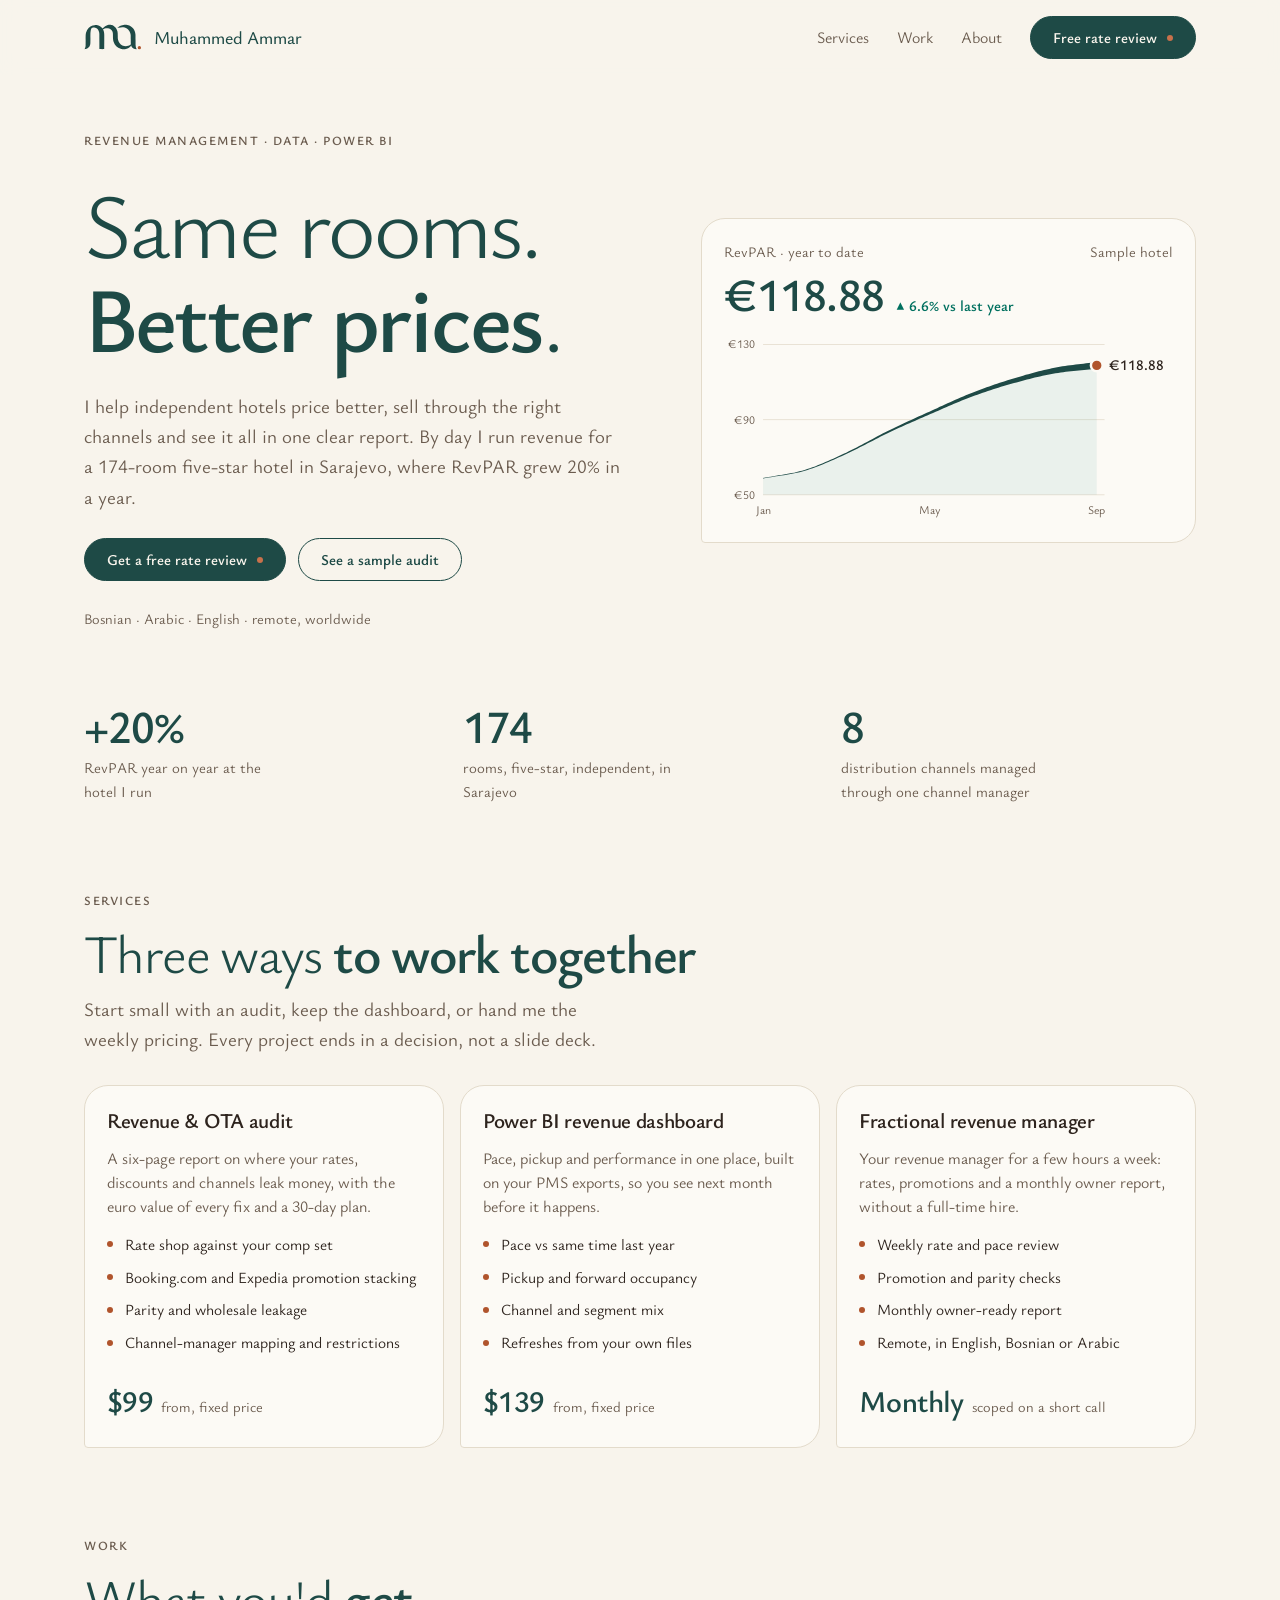
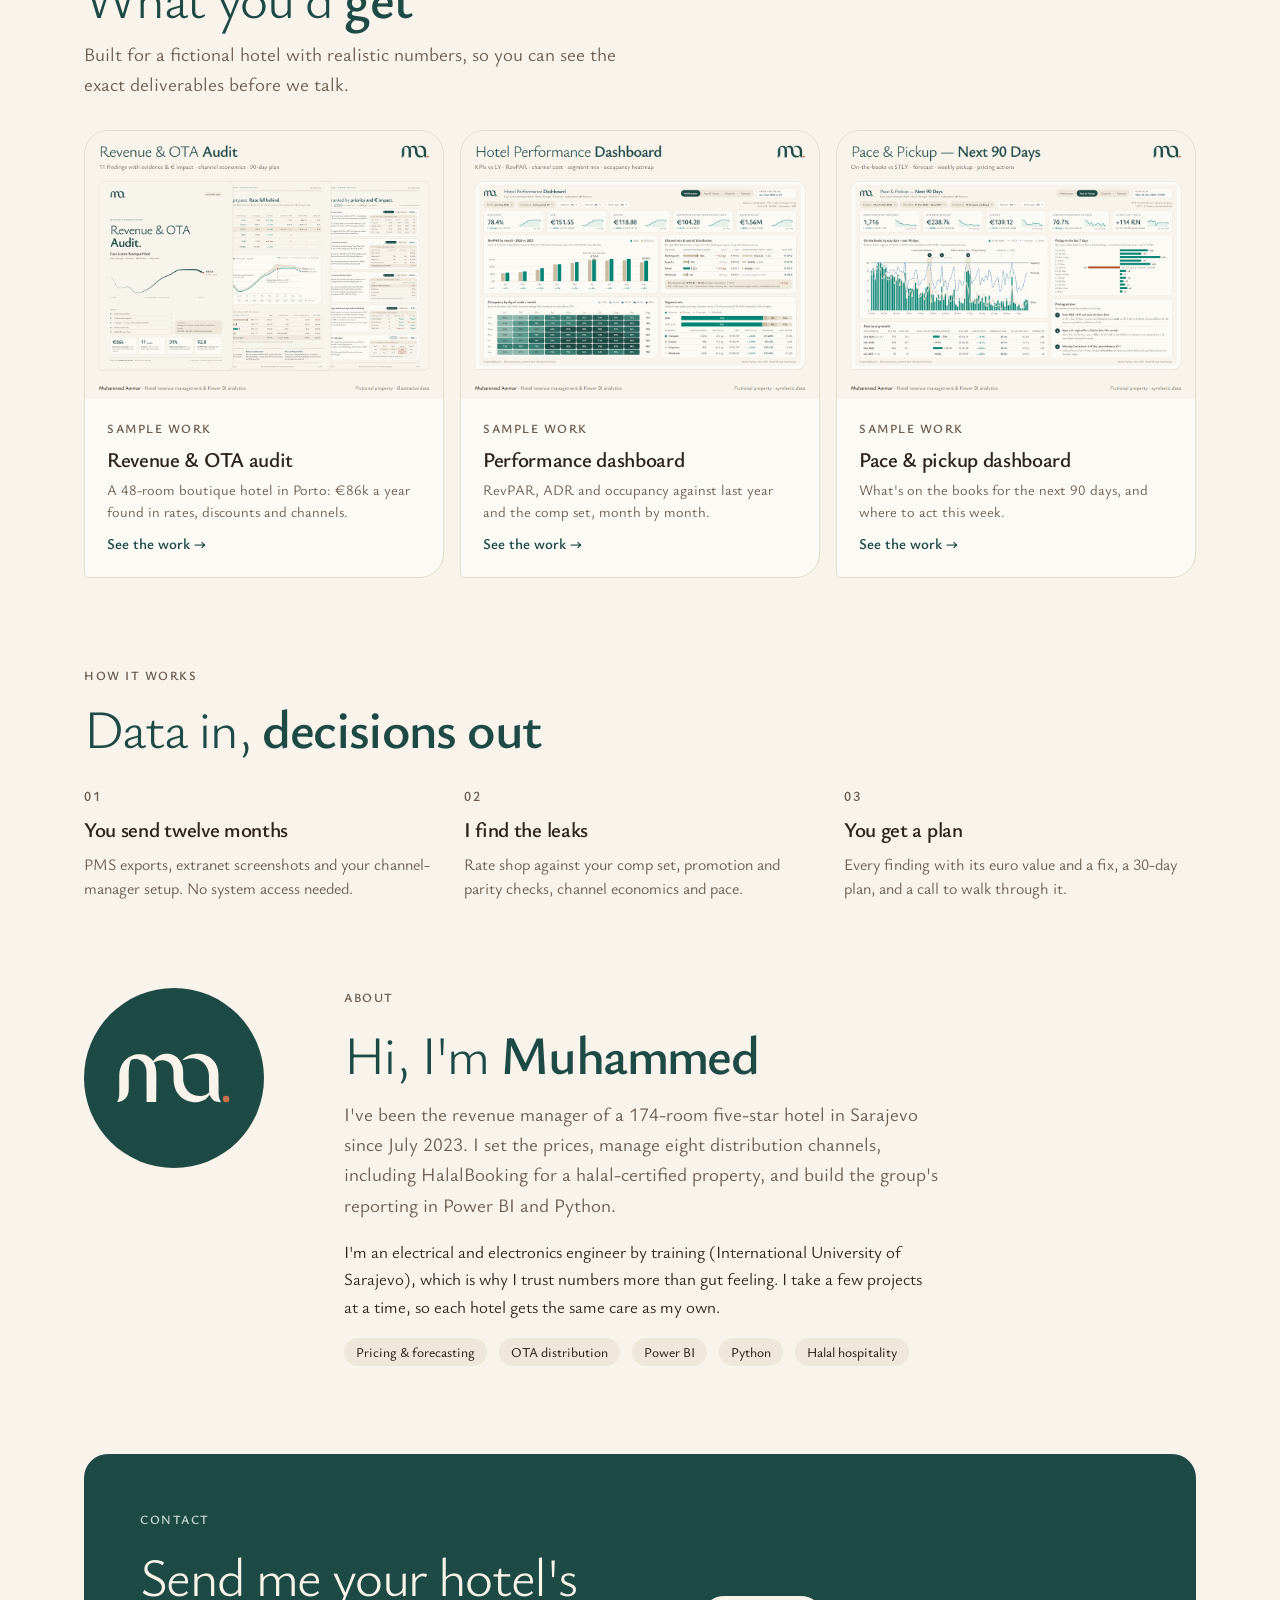
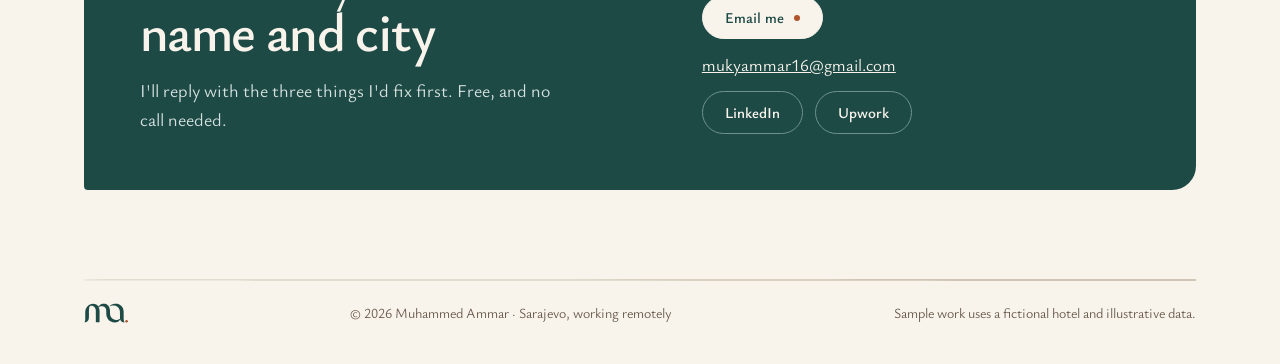
==== index.html @ 144fa8fe "Personal website: home, revenue & OTA audit case study, dashboards case study" ====
<!doctype html>
<html lang="en">
<head>
<meta charset="utf-8">
<meta name="viewport" content="width=device-width, initial-scale=1">
<title>Muhammed Ammar · Hotel revenue management & data</title>
<meta name="description" content="Revenue management, OTA distribution and Power BI reporting for independent hotels, from a revenue manager who runs a 174-room five-star hotel.">
<meta name="theme-color" content="#F8F4EC">
<meta property="og:title" content="Muhammed Ammar · Hotel revenue management & data">
<meta property="og:description" content="Revenue management, OTA distribution and Power BI reporting for independent hotels, from a revenue manager who runs a 174-room five-star hotel.">
<meta property="og:type" content="website">
<meta property="og:url" content="https://mukymouse.github.io/">
<meta property="og:image" content="https://mukymouse.github.io/assets/og.png">
<meta name="twitter:card" content="summary_large_image">
<link rel="icon" href="assets/favicon.svg" type="image/svg+xml">
<link rel="icon" href="assets/favicon-32.png" sizes="32x32" type="image/png">
<link rel="apple-touch-icon" href="assets/apple-touch-icon.png">
<link rel="preconnect" href="https://fonts.googleapis.com"><link rel="preconnect" href="https://fonts.gstatic.com" crossorigin><link rel="stylesheet" href="https://fonts.googleapis.com/css2?family=Ysabeau+Office:ital,wght@0,300;0,400;0,500;0,600;0,700;1,400&display=swap">
<link rel="stylesheet" href="assets/site.css">
</head>
<body>
<header class="top"><div class="wrap">
  <a class="brand" href="index.html" aria-label="Muhammed Ammar, home"><svg viewBox="820 560 2740 1230" role="img" aria-label="ma. mark"><path d="M2671.0,1755.3 C2653.1,1754.5 2607.3,1748.1 2593.5,1744.5 C2590.8,1743.8 2585.3,1742.4 2581.5,1741.5 C2577.7,1740.5 2572.2,1739.2 2569.5,1738.4 C2566.8,1737.6 2560.7,1735.9 2556.0,1734.6 C2396.3,1689.3 2268.3,1563.4 2220.0,1404.0 C2215.3,1388.5 2214.9,1387.1 2210.1,1368.5 C2209.2,1364.8 2207.0,1353.9 2203.5,1336.0 C2200.8,1321.6 2197.8,1301.7 2195.4,1281.5 C2191.3,1247.0 2190.9,1234.8 2190.0,1140.5 C2189.2,1042.0 2188.5,1026.6 2183.5,989.5 C2181.6,975.3 2176.6,952.4 2172.9,940.3 C2171.2,934.9 2169.5,929.1 2169.0,927.5 C2168.6,925.9 2167.2,922.0 2166.0,919.0 C2164.8,916.0 2163.5,912.4 2163.1,911.0 C2142.6,847.1 2077.7,788.1 2007.5,769.7 C2004.2,768.9 1999.7,767.7 1997.5,767.1 C1960.3,757.4 1908.6,756.5 1862.0,764.7 C1835.9,769.3 1830.4,770.4 1817.5,774.0 C1813.1,775.2 1808.2,776.6 1806.5,777.0 C1790.7,781.1 1751.5,796.7 1729.8,807.6 C1721.0,812.0 1720.8,814.1 1728.0,830.1 C1735.4,846.4 1745.6,872.6 1750.1,886.5 C1751.1,889.8 1752.5,894.1 1753.2,896.0 C1753.8,897.9 1754.6,900.9 1755.0,902.5 C1755.4,904.1 1756.8,909.1 1758.0,913.5 C1760.6,922.7 1761.9,928.8 1766.1,949.5 C1774.1,988.9 1777.5,1022.4 1778.9,1073.5 C1780.4,1127.9 1779.4,1747.1 1777.8,1748.1 C1775.6,1749.5 1549.6,1749.2 1548.2,1747.8 C1547.3,1746.9 1547.0,1667.7 1547.0,1397.4 C1547.0,1175.0 1546.6,1042.6 1546.0,1032.8 C1544.8,1013.9 1542.3,988.2 1541.0,981.5 C1540.5,978.8 1539.8,974.2 1539.5,971.5 C1539.2,968.8 1538.3,963.6 1537.5,960.0 C1536.8,956.4 1535.4,949.9 1534.5,945.5 C1532.9,937.9 1532.1,935.0 1528.4,922.0 C1500.9,827.8 1437.0,758.9 1357.5,738.0 C1355.8,737.6 1350.2,736.1 1345.0,734.7 C1306.1,724.5 1257.6,724.4 1221.0,734.4 C1218.0,735.2 1213.7,736.4 1211.5,737.0 C1196.4,741.2 1183.8,748.7 1177.1,757.6 C1166.6,771.4 1150.5,810.7 1145.7,834.0 C1145.4,835.4 1144.5,839.6 1143.6,843.5 C1138.3,866.3 1132.6,903.6 1129.6,934.5 C1127.4,957.2 1125.2,985.2 1124.4,1001.0 C1124.0,1008.4 1123.8,1110.8 1123.9,1228.5 C1124.1,1443.9 1123.9,1456.4 1120.5,1485.5 C1117.2,1512.7 1115.7,1520.2 1107.0,1553.5 C1082.4,1647.1 1001.8,1722.3 902.5,1744.3 C898.6,1745.1 893.2,1746.3 890.5,1746.9 C881.2,1748.9 859.2,1752.0 854.1,1752.0 C847.9,1752.0 847.2,1748.9 851.7,1741.8 C864.8,1720.9 879.5,1681.9 886.5,1649.0 C887.4,1644.9 888.5,1639.7 889.0,1637.4 C890.8,1629.7 893.9,1604.5 895.0,1589.0 C895.6,1580.5 896.3,1572.2 896.6,1570.5 C896.9,1568.8 897.6,1459.7 898.0,1328.0 C898.8,1096.6 899.1,1076.5 902.0,1056.2 C907.5,1017.6 910.5,1000.5 915.6,979.0 C918.2,968.2 918.6,966.8 924.0,949.0 C970.2,796.9 1080.8,682.3 1227.5,634.6 C1233.7,632.5 1242.5,630.1 1260.0,625.4 C1272.7,622.1 1299.7,617.4 1325.0,614.1 C1365.4,608.8 1419.2,610.4 1457.0,618.1 C1462.8,619.2 1469.5,620.6 1472.0,621.0 C1506.1,627.1 1561.9,650.7 1596.0,673.4 C1631.8,697.1 1681.0,744.9 1694.9,769.2 C1697.9,774.4 1703.9,773.2 1708.6,766.8 C1760.5,694.0 1841.2,637.4 1925.0,614.8 C1932.9,612.7 1934.1,612.4 1948.5,609.2 C2001.9,597.3 2063.1,597.3 2116.5,609.2 C2121.4,610.3 2127.3,611.6 2129.5,612.0 C2152.3,616.8 2200.2,637.0 2227.1,653.2 C2307.1,701.4 2370.7,791.1 2397.0,892.5 C2397.4,894.1 2398.9,899.8 2400.3,905.0 C2403.0,915.6 2405.2,926.0 2407.5,939.8 C2408.3,944.8 2409.7,952.9 2410.5,957.8 C2411.9,966.4 2413.9,982.6 2416.2,1005.0 C2416.9,1012.5 2417.6,1051.4 2418.0,1116.5 C2418.7,1218.0 2419.2,1229.9 2423.0,1253.7 C2423.6,1257.4 2424.8,1264.5 2425.6,1269.5 C2427.7,1282.7 2429.9,1293.3 2432.7,1304.0 C2434.1,1309.2 2435.6,1315.3 2436.1,1317.5 C2437.8,1324.8 2444.3,1345.3 2448.0,1355.0 C2449.2,1358.0 2450.5,1361.6 2451.0,1363.0 C2457.0,1381.6 2485.0,1433.6 2499.9,1454.0 C2593.6,1582.6 2755.3,1637.4 2909.5,1592.9 C2913.3,1591.8 2917.8,1590.5 2919.5,1590.1 C2933.4,1586.3 2964.8,1572.2 2981.3,1562.4 C3000.3,1551.0 3025.0,1532.9 3032.4,1525.0 L3037.3,1519.8 L3036.6,1506.1 C3036.2,1498.6 3035.4,1487.3 3034.9,1481.0 C3034.2,1474.0 3033.5,1403.6 3033.0,1301.5 C3032.1,1126.8 3031.9,1119.8 3027.5,1080.6 C3024.5,1053.4 3019.5,1027.3 3013.6,1007.0 C3006.7,983.7 3005.3,979.7 2997.2,960.0 C2971.1,897.0 2942.0,854.8 2894.7,810.9 C2836.5,756.9 2773.4,726.9 2688.7,713.0 C2621.9,702.1 2543.8,710.3 2469.0,736.2 C2462.7,738.3 2453.4,741.5 2448.5,743.2 C2443.6,744.8 2432.3,749.1 2423.4,752.6 C2404.3,760.2 2401.0,760.6 2401.0,755.6 C2401.0,738.7 2469.0,683.6 2523.5,656.2 C2556.1,639.9 2607.1,621.9 2642.0,614.4 C2663.9,609.6 2662.2,610.0 2688.5,606.0 C2744.5,597.6 2819.1,599.8 2873.7,611.5 C2942.2,626.1 2992.8,646.2 3042.0,678.5 C3126.0,733.5 3189.7,812.2 3220.1,898.5 C3221.6,902.9 3223.8,908.9 3224.9,911.8 C3229.5,924.1 3237.1,951.8 3241.3,971.5 C3243.8,982.9 3245.4,991.7 3250.0,1019.0 C3251.3,1026.3 3254.6,1056.3 3256.0,1072.5 C3258.7,1104.6 3259.2,1138.5 3260.0,1337.0 C3260.5,1452.2 3261.1,1548.3 3261.4,1550.5 C3261.7,1552.7 3262.4,1561.9 3263.0,1571.0 C3265.3,1605.1 3269.2,1632.9 3275.0,1657.0 C3278.6,1672.0 3279.2,1673.9 3287.7,1697.4 C3289.8,1703.3 3298.0,1721.0 3301.0,1726.0 C3302.5,1728.5 3306.0,1734.2 3308.8,1738.7 C3312.5,1744.6 3314.0,1748.0 3314.0,1750.5 L3314.0,1754.0 L3301.2,1754.0 C3192.4,1753.9 3113.8,1713.2 3076.1,1637.5 C3069.4,1623.9 3069.1,1623.2 3060.8,1598.8 L3054.7,1581.0 L3050.6,1581.0 L3046.5,1581.0 L3034.0,1597.3 C3015.5,1621.3 2999.9,1638.0 2976.0,1659.6 C2951.9,1681.3 2912.3,1706.1 2876.1,1722.0 C2859.9,1729.1 2824.6,1740.3 2805.0,1744.5 C2788.0,1748.2 2784.0,1748.9 2772.5,1750.5 C2765.9,1751.3 2757.4,1752.5 2753.5,1753.1 C2737.2,1755.4 2698.0,1756.5 2671.0,1755.3 Z" fill="#1E4A46"/><circle cx="3440" cy="1678" r="78" fill="#B0542C"/></svg><span>Muhammed Ammar</span></a>
  <nav><a href="index.html#services">Services</a><a href="index.html#work">Work</a><a href="index.html#about">About</a><a class="btn" href="index.html#contact">Free rate review</a></nav>
</div></header>
<main class="wrap">

<section class="hero" style="padding-top:56px">
  <div class="copy">
    <span class="t-label">Revenue management · Data · Power BI</span>
    <h1 class="t-display">Same rooms. <b>Better prices</b>.</h1>
    <p class="lead">I help independent hotels price better, sell through the right channels and see it all in one clear report. By day I run revenue for a 174-room five-star hotel in Sarajevo, where RevPAR grew 20% in a year.</p>
    <div class="row"><a class="btn" href="mailto:mukyammar16@gmail.com?subject=Free%20rate%20review">Get a free rate review</a><a class="btn o" href="work/revenue-ota-audit.html">See a sample audit</a></div>
    <span class="lang">Bosnian · Arabic · English · remote, worldwide</span>
  </div>
  <div class="card" style="gap:8px">
    <div class="row cap" style="justify-content:space-between"><span>RevPAR · year to date</span><span>Sample hotel</span></div>
    <div class="row" style="align-items:baseline"><span class="big">€118.88</span><span class="delta">▲ 6.6% vs last year</span></div>
    <svg viewBox="0 0 460 200" role="img" aria-label="Sample hotel: RevPAR year to date rising from €58.80 in January to €118.88 in September"><line x1="40" x2="390" y1="174.0" y2="174.0" stroke="#E9E2D4"/><text x="32" y="178.0" class="tk" text-anchor="end">€50</text><line x1="40" x2="390" y1="97.0" y2="97.0" stroke="#E9E2D4"/><text x="32" y="101.0" class="tk" text-anchor="end">€90</text><line x1="40" x2="390" y1="20.0" y2="20.0" stroke="#E9E2D4"/><text x="32" y="24.0" class="tk" text-anchor="end">€130</text><text x="40.0" y="194" class="tk" text-anchor="middle">Jan</text><text x="211.0" y="194" class="tk" text-anchor="middle">May</text><text x="382.0" y="194" class="tk" text-anchor="middle">Sep</text><path d="M40.0,157.1 C54.2,154.3 68.5,153.2 82.8,148.9 C97.0,144.6 111.2,137.9 125.5,131.4 C139.8,124.8 154.0,116.4 168.2,109.5 C182.5,102.6 196.8,96.4 211.0,90.1 C225.2,83.7 239.5,77.1 253.8,71.6 C268.0,66.2 282.2,61.5 296.5,57.3 C310.8,53.2 325.0,49.3 339.2,46.7 C353.5,44.0 367.8,43.2 382.0,41.4 L382.0,174.0 L40.0,174.0 Z" fill="#008574" opacity=".07"/><path d="M40.1,157.4 L42.7,156.9 L45.4,156.4 L48.1,156.0 L50.7,155.6 L53.4,155.1 L56.1,154.7 L58.8,154.3 L61.4,153.9 L64.1,153.5 L66.8,153.0 L69.5,152.5 L72.1,152.0 L74.8,151.4 L77.5,150.8 L80.2,150.1 L82.9,149.3 L85.6,148.5 L88.2,147.6 L90.9,146.7 L93.6,145.7 L96.3,144.7 L99.0,143.7 L101.6,142.6 L104.3,141.5 L107.0,140.4 L109.7,139.2 L112.4,138.0 L115.1,136.8 L117.7,135.6 L120.4,134.4 L123.1,133.2 L125.8,132.0 L128.5,130.7 L131.1,129.4 L133.8,128.1 L136.5,126.8 L139.2,125.4 L141.9,124.1 L144.6,122.7 L147.2,121.3 L149.9,119.9 L152.6,118.5 L155.3,117.1 L158.0,115.7 L160.6,114.3 L163.3,113.0 L166.0,111.7 L168.7,110.4 L171.3,109.1 L174.0,107.9 L176.7,106.6 L179.4,105.4 L182.1,104.2 L184.7,103.0 L187.4,101.8 L190.1,100.6 L192.8,99.4 L195.5,98.3 L198.1,97.1 L200.8,95.9 L203.5,94.8 L206.2,93.6 L208.9,92.5 L211.5,91.3 L214.2,90.1 L216.9,89.0 L219.6,87.8 L222.3,86.6 L225.0,85.4 L227.6,84.3 L230.3,83.1 L233.0,82.0 L235.7,80.8 L238.4,79.7 L241.0,78.6 L243.7,77.5 L246.4,76.4 L249.1,75.3 L251.7,74.3 L254.4,73.3 L257.1,72.3 L259.7,71.4 L262.4,70.4 L265.1,69.5 L267.8,68.6 L270.4,67.7 L273.1,66.8 L275.8,65.9 L278.4,65.1 L281.1,64.2 L283.8,63.4 L286.5,62.6 L289.1,61.8 L291.8,61.1 L294.5,60.3 L297.2,59.5 L299.8,58.8 L302.5,58.1 L305.2,57.3 L307.8,56.6 L310.5,55.9 L313.2,55.3 L315.8,54.6 L318.5,53.9 L321.2,53.3 L323.8,52.7 L326.5,52.1 L329.2,51.5 L331.8,51.0 L334.5,50.5 L337.1,50.0 L339.8,49.5 L342.4,49.1 L345.1,48.7 L347.7,48.3 L350.3,48.0 L353.0,47.7 L355.6,47.4 L358.3,47.1 L361.0,46.9 L363.6,46.6 L366.3,46.4 L369.0,46.2 L371.7,45.9 L374.3,45.7 L377.0,45.4 L379.7,45.2 L382.4,44.9 L381.6,37.9 L378.9,38.3 L376.3,38.6 L373.6,39.0 L371.0,39.3 L368.3,39.6 L365.6,39.9 L363.0,40.2 L360.3,40.5 L357.6,40.9 L354.9,41.2 L352.2,41.6 L349.5,42.0 L346.8,42.4 L344.1,42.8 L341.4,43.3 L338.7,43.8 L336.0,44.4 L333.3,45.0 L330.7,45.6 L328.0,46.2 L325.3,46.8 L322.6,47.5 L319.9,48.2 L317.2,48.9 L314.6,49.6 L311.9,50.4 L309.2,51.1 L306.5,51.9 L303.9,52.7 L301.2,53.5 L298.5,54.3 L295.8,55.1 L293.2,55.9 L290.5,56.7 L287.8,57.6 L285.2,58.4 L282.5,59.3 L279.8,60.2 L277.1,61.1 L274.5,62.0 L271.8,63.0 L269.1,63.9 L266.5,64.9 L263.8,65.8 L261.1,66.8 L258.4,67.9 L255.8,68.9 L253.1,69.9 L250.4,71.0 L247.8,72.1 L245.1,73.2 L242.4,74.4 L239.7,75.5 L237.1,76.7 L234.4,77.9 L231.7,79.1 L229.1,80.3 L226.4,81.5 L223.8,82.7 L221.1,83.9 L218.4,85.2 L215.8,86.4 L213.1,87.6 L210.5,88.8 L207.8,90.0 L205.1,91.2 L202.5,92.4 L199.8,93.6 L197.1,94.9 L194.5,96.1 L191.8,97.3 L189.2,98.5 L186.5,99.7 L183.8,101.0 L181.2,102.2 L178.5,103.5 L175.8,104.8 L173.2,106.0 L170.5,107.3 L167.8,108.6 L165.2,110.0 L162.5,111.3 L159.8,112.7 L157.2,114.1 L154.5,115.5 L151.8,117.0 L149.2,118.4 L146.5,119.8 L143.8,121.3 L141.2,122.7 L138.5,124.1 L135.9,125.5 L133.2,126.9 L130.5,128.2 L127.9,129.5 L125.2,130.8 L122.6,132.0 L119.9,133.3 L117.2,134.5 L114.6,135.8 L111.9,137.0 L109.2,138.2 L106.6,139.4 L103.9,140.5 L101.3,141.7 L98.6,142.8 L95.9,143.8 L93.3,144.9 L90.6,145.9 L88.0,146.8 L85.3,147.7 L82.6,148.5 L80.0,149.3 L77.3,150.0 L74.6,150.7 L72.0,151.3 L69.3,151.8 L66.7,152.3 L64.0,152.8 L61.3,153.3 L58.7,153.7 L56.0,154.1 L53.3,154.5 L50.6,154.9 L48.0,155.4 L45.3,155.8 L42.6,156.3 L39.9,156.8 Z" fill="#1E4A46"/><circle cx="382.0" cy="41.4" r="6" fill="#B0542C" stroke="#FCFAF5" stroke-width="2.5"/><text x="395.0" y="46.4" class="lab" style="font-size:15px">€118.88</text></svg>
  </div>
</section>
<div class="proof">
  <div><b>+20%</b><span>RevPAR year on year at the hotel I run</span></div>
  <div><b>174</b><span>rooms, five-star, independent, in Sarajevo</span></div>
  <div><b>8</b><span>distribution channels managed through one channel manager</span></div>
</div>

<section id="services">
  <div class="head"><span class="t-label">Services</span><h2 class="t-display">Three ways <b>to work together</b></h2><p class="lead">Start small with an audit, keep the dashboard, or hand me the weekly pricing. Every project ends in a decision, not a slide deck.</p></div>
  <div class="grid3"><div class="card svc"><h3 class="t-head">Revenue &amp; OTA audit</h3><p class="cap" style="font-size:16px">A six-page report on where your rates, discounts and channels leak money, with the euro value of every fix and a 30-day plan.</p><ul class="pts" style="font-size:15.5px"><li>Rate shop against your comp set</li><li>Booking.com and Expedia promotion stacking</li><li>Parity and wholesale leakage</li><li>Channel-manager mapping and restrictions</li></ul><div class="price"><b>$99</b><span>from, fixed price</span></div></div><div class="card svc"><h3 class="t-head">Power BI revenue dashboard</h3><p class="cap" style="font-size:16px">Pace, pickup and performance in one place, built on your PMS exports, so you see next month before it happens.</p><ul class="pts" style="font-size:15.5px"><li>Pace vs same time last year</li><li>Pickup and forward occupancy</li><li>Channel and segment mix</li><li>Refreshes from your own files</li></ul><div class="price"><b>$139</b><span>from, fixed price</span></div></div><div class="card svc"><h3 class="t-head">Fractional revenue manager</h3><p class="cap" style="font-size:16px">Your revenue manager for a few hours a week: rates, promotions and a monthly owner report, without a full-time hire.</p><ul class="pts" style="font-size:15.5px"><li>Weekly rate and pace review</li><li>Promotion and parity checks</li><li>Monthly owner-ready report</li><li>Remote, in English, Bosnian or Arabic</li></ul><div class="price"><b>Monthly</b><span>scoped on a short call</span></div></div></div>
</section>

<section id="work" class="work">
  <div class="head"><span class="t-label">Work</span><h2 class="t-display">What you'd <b>get</b></h2><p class="lead">Built for a fictional hotel with realistic numbers, so you can see the exact deliverables before we talk.</p></div>
  <div class="grid3"><a class="card" href="work/revenue-ota-audit.html"><div class="shot"><img src="assets/work/thumb_audit.png" alt="Revenue &amp; OTA audit preview" loading="lazy" width="1000" height="750"></div><div class="body"><span class="t-label">Sample work</span><h3 class="t-head">Revenue &amp; OTA audit</h3><p class="cap">A 48-room boutique hotel in Porto: €86k a year found in rates, discounts and channels.</p><span class="more">See the work →</span></div></a><a class="card" href="work/dashboards.html"><div class="shot"><img src="assets/work/thumb_performance.png" alt="Performance dashboard preview" loading="lazy" width="1000" height="750"></div><div class="body"><span class="t-label">Sample work</span><h3 class="t-head">Performance dashboard</h3><p class="cap">RevPAR, ADR and occupancy against last year and the comp set, month by month.</p><span class="more">See the work →</span></div></a><a class="card" href="work/dashboards.html#pace"><div class="shot"><img src="assets/work/thumb_pace.png" alt="Pace &amp; pickup dashboard preview" loading="lazy" width="1000" height="750"></div><div class="body"><span class="t-label">Sample work</span><h3 class="t-head">Pace &amp; pickup dashboard</h3><p class="cap">What's on the books for the next 90 days, and where to act this week.</p><span class="more">See the work →</span></div></a></div>
</section>

<section>
  <div class="head"><span class="t-label">How it works</span><h2 class="t-display">Data in, <b>decisions out</b></h2></div>
  <div class="steps">
    <div><h3 class="t-head">You send twelve months</h3><p class="cap" style="font-size:16px">PMS exports, extranet screenshots and your channel-manager setup. No system access needed.</p></div>
    <div><h3 class="t-head">I find the leaks</h3><p class="cap" style="font-size:16px">Rate shop against your comp set, promotion and parity checks, channel economics and pace.</p></div>
    <div><h3 class="t-head">You get a plan</h3><p class="cap" style="font-size:16px">Every finding with its euro value and a fix, a 30-day plan, and a call to walk through it.</p></div>
  </div>
</section>

<section id="about">
  <div class="about">
    <div class="av"><svg viewBox="820 560 2740 1230" role="img" aria-label="ma. mark"><path d="M2671.0,1755.3 C2653.1,1754.5 2607.3,1748.1 2593.5,1744.5 C2590.8,1743.8 2585.3,1742.4 2581.5,1741.5 C2577.7,1740.5 2572.2,1739.2 2569.5,1738.4 C2566.8,1737.6 2560.7,1735.9 2556.0,1734.6 C2396.3,1689.3 2268.3,1563.4 2220.0,1404.0 C2215.3,1388.5 2214.9,1387.1 2210.1,1368.5 C2209.2,1364.8 2207.0,1353.9 2203.5,1336.0 C2200.8,1321.6 2197.8,1301.7 2195.4,1281.5 C2191.3,1247.0 2190.9,1234.8 2190.0,1140.5 C2189.2,1042.0 2188.5,1026.6 2183.5,989.5 C2181.6,975.3 2176.6,952.4 2172.9,940.3 C2171.2,934.9 2169.5,929.1 2169.0,927.5 C2168.6,925.9 2167.2,922.0 2166.0,919.0 C2164.8,916.0 2163.5,912.4 2163.1,911.0 C2142.6,847.1 2077.7,788.1 2007.5,769.7 C2004.2,768.9 1999.7,767.7 1997.5,767.1 C1960.3,757.4 1908.6,756.5 1862.0,764.7 C1835.9,769.3 1830.4,770.4 1817.5,774.0 C1813.1,775.2 1808.2,776.6 1806.5,777.0 C1790.7,781.1 1751.5,796.7 1729.8,807.6 C1721.0,812.0 1720.8,814.1 1728.0,830.1 C1735.4,846.4 1745.6,872.6 1750.1,886.5 C1751.1,889.8 1752.5,894.1 1753.2,896.0 C1753.8,897.9 1754.6,900.9 1755.0,902.5 C1755.4,904.1 1756.8,909.1 1758.0,913.5 C1760.6,922.7 1761.9,928.8 1766.1,949.5 C1774.1,988.9 1777.5,1022.4 1778.9,1073.5 C1780.4,1127.9 1779.4,1747.1 1777.8,1748.1 C1775.6,1749.5 1549.6,1749.2 1548.2,1747.8 C1547.3,1746.9 1547.0,1667.7 1547.0,1397.4 C1547.0,1175.0 1546.6,1042.6 1546.0,1032.8 C1544.8,1013.9 1542.3,988.2 1541.0,981.5 C1540.5,978.8 1539.8,974.2 1539.5,971.5 C1539.2,968.8 1538.3,963.6 1537.5,960.0 C1536.8,956.4 1535.4,949.9 1534.5,945.5 C1532.9,937.9 1532.1,935.0 1528.4,922.0 C1500.9,827.8 1437.0,758.9 1357.5,738.0 C1355.8,737.6 1350.2,736.1 1345.0,734.7 C1306.1,724.5 1257.6,724.4 1221.0,734.4 C1218.0,735.2 1213.7,736.4 1211.5,737.0 C1196.4,741.2 1183.8,748.7 1177.1,757.6 C1166.6,771.4 1150.5,810.7 1145.7,834.0 C1145.4,835.4 1144.5,839.6 1143.6,843.5 C1138.3,866.3 1132.6,903.6 1129.6,934.5 C1127.4,957.2 1125.2,985.2 1124.4,1001.0 C1124.0,1008.4 1123.8,1110.8 1123.9,1228.5 C1124.1,1443.9 1123.9,1456.4 1120.5,1485.5 C1117.2,1512.7 1115.7,1520.2 1107.0,1553.5 C1082.4,1647.1 1001.8,1722.3 902.5,1744.3 C898.6,1745.1 893.2,1746.3 890.5,1746.9 C881.2,1748.9 859.2,1752.0 854.1,1752.0 C847.9,1752.0 847.2,1748.9 851.7,1741.8 C864.8,1720.9 879.5,1681.9 886.5,1649.0 C887.4,1644.9 888.5,1639.7 889.0,1637.4 C890.8,1629.7 893.9,1604.5 895.0,1589.0 C895.6,1580.5 896.3,1572.2 896.6,1570.5 C896.9,1568.8 897.6,1459.7 898.0,1328.0 C898.8,1096.6 899.1,1076.5 902.0,1056.2 C907.5,1017.6 910.5,1000.5 915.6,979.0 C918.2,968.2 918.6,966.8 924.0,949.0 C970.2,796.9 1080.8,682.3 1227.5,634.6 C1233.7,632.5 1242.5,630.1 1260.0,625.4 C1272.7,622.1 1299.7,617.4 1325.0,614.1 C1365.4,608.8 1419.2,610.4 1457.0,618.1 C1462.8,619.2 1469.5,620.6 1472.0,621.0 C1506.1,627.1 1561.9,650.7 1596.0,673.4 C1631.8,697.1 1681.0,744.9 1694.9,769.2 C1697.9,774.4 1703.9,773.2 1708.6,766.8 C1760.5,694.0 1841.2,637.4 1925.0,614.8 C1932.9,612.7 1934.1,612.4 1948.5,609.2 C2001.9,597.3 2063.1,597.3 2116.5,609.2 C2121.4,610.3 2127.3,611.6 2129.5,612.0 C2152.3,616.8 2200.2,637.0 2227.1,653.2 C2307.1,701.4 2370.7,791.1 2397.0,892.5 C2397.4,894.1 2398.9,899.8 2400.3,905.0 C2403.0,915.6 2405.2,926.0 2407.5,939.8 C2408.3,944.8 2409.7,952.9 2410.5,957.8 C2411.9,966.4 2413.9,982.6 2416.2,1005.0 C2416.9,1012.5 2417.6,1051.4 2418.0,1116.5 C2418.7,1218.0 2419.2,1229.9 2423.0,1253.7 C2423.6,1257.4 2424.8,1264.5 2425.6,1269.5 C2427.7,1282.7 2429.9,1293.3 2432.7,1304.0 C2434.1,1309.2 2435.6,1315.3 2436.1,1317.5 C2437.8,1324.8 2444.3,1345.3 2448.0,1355.0 C2449.2,1358.0 2450.5,1361.6 2451.0,1363.0 C2457.0,1381.6 2485.0,1433.6 2499.9,1454.0 C2593.6,1582.6 2755.3,1637.4 2909.5,1592.9 C2913.3,1591.8 2917.8,1590.5 2919.5,1590.1 C2933.4,1586.3 2964.8,1572.2 2981.3,1562.4 C3000.3,1551.0 3025.0,1532.9 3032.4,1525.0 L3037.3,1519.8 L3036.6,1506.1 C3036.2,1498.6 3035.4,1487.3 3034.9,1481.0 C3034.2,1474.0 3033.5,1403.6 3033.0,1301.5 C3032.1,1126.8 3031.9,1119.8 3027.5,1080.6 C3024.5,1053.4 3019.5,1027.3 3013.6,1007.0 C3006.7,983.7 3005.3,979.7 2997.2,960.0 C2971.1,897.0 2942.0,854.8 2894.7,810.9 C2836.5,756.9 2773.4,726.9 2688.7,713.0 C2621.9,702.1 2543.8,710.3 2469.0,736.2 C2462.7,738.3 2453.4,741.5 2448.5,743.2 C2443.6,744.8 2432.3,749.1 2423.4,752.6 C2404.3,760.2 2401.0,760.6 2401.0,755.6 C2401.0,738.7 2469.0,683.6 2523.5,656.2 C2556.1,639.9 2607.1,621.9 2642.0,614.4 C2663.9,609.6 2662.2,610.0 2688.5,606.0 C2744.5,597.6 2819.1,599.8 2873.7,611.5 C2942.2,626.1 2992.8,646.2 3042.0,678.5 C3126.0,733.5 3189.7,812.2 3220.1,898.5 C3221.6,902.9 3223.8,908.9 3224.9,911.8 C3229.5,924.1 3237.1,951.8 3241.3,971.5 C3243.8,982.9 3245.4,991.7 3250.0,1019.0 C3251.3,1026.3 3254.6,1056.3 3256.0,1072.5 C3258.7,1104.6 3259.2,1138.5 3260.0,1337.0 C3260.5,1452.2 3261.1,1548.3 3261.4,1550.5 C3261.7,1552.7 3262.4,1561.9 3263.0,1571.0 C3265.3,1605.1 3269.2,1632.9 3275.0,1657.0 C3278.6,1672.0 3279.2,1673.9 3287.7,1697.4 C3289.8,1703.3 3298.0,1721.0 3301.0,1726.0 C3302.5,1728.5 3306.0,1734.2 3308.8,1738.7 C3312.5,1744.6 3314.0,1748.0 3314.0,1750.5 L3314.0,1754.0 L3301.2,1754.0 C3192.4,1753.9 3113.8,1713.2 3076.1,1637.5 C3069.4,1623.9 3069.1,1623.2 3060.8,1598.8 L3054.7,1581.0 L3050.6,1581.0 L3046.5,1581.0 L3034.0,1597.3 C3015.5,1621.3 2999.9,1638.0 2976.0,1659.6 C2951.9,1681.3 2912.3,1706.1 2876.1,1722.0 C2859.9,1729.1 2824.6,1740.3 2805.0,1744.5 C2788.0,1748.2 2784.0,1748.9 2772.5,1750.5 C2765.9,1751.3 2757.4,1752.5 2753.5,1753.1 C2737.2,1755.4 2698.0,1756.5 2671.0,1755.3 Z" fill="#F8F4EC"/><circle cx="3440" cy="1678" r="78" fill="#C9714B"/></svg></div>
    <div class="txt">
      <span class="t-label">About</span>
      <h2 class="t-display">Hi, I'm <b>Muhammed</b></h2>
      <p class="lead" style="max-width:none">I've been the revenue manager of a 174-room five-star hotel in Sarajevo since July 2023. I set the prices, manage eight distribution channels, including HalalBooking for a halal-certified property, and build the group's reporting in Power BI and Python.</p>
      <p>I'm an electrical and electronics engineer by training (International University of Sarajevo), which is why I trust numbers more than gut feeling. I take a few projects at a time, so each hotel gets the same care as my own.</p>
      <div class="row"><span class="chip">Pricing &amp; forecasting</span><span class="chip">OTA distribution</span><span class="chip">Power BI</span><span class="chip">Python</span><span class="chip">Halal hospitality</span></div>
    </div>
  </div>
</section>

<section id="contact">
  <div class="panel contact">
    <div style="display:grid;gap:18px"><span class="t-label">Contact</span><h2 class="t-display">Send me your hotel's <b>name and city</b></h2><p>I'll reply with the three things I'd fix first. Free, and no call needed.</p></div>
    <div class="links"><a class="btn" href="mailto:mukyammar16@gmail.com?subject=Free%20rate%20review">Email me</a><a class="mail" href="mailto:mukyammar16@gmail.com">mukyammar16@gmail.com</a><div class="row"><a class="btn o" href="https://www.linkedin.com/in/muhammed-ammar-02a21325a" rel="noopener" target="_blank">LinkedIn</a><a class="btn o" href="https://www.upwork.com/freelancers/~01e1676237b2e55f8d" rel="noopener" target="_blank">Upwork</a></div></div>
  </div>
</section>

</main>
<footer><div class="wrap"><hr class="rule"><div><svg viewBox="820 560 2740 1230" role="img" aria-label="ma. mark"><path d="M2671.0,1755.3 C2653.1,1754.5 2607.3,1748.1 2593.5,1744.5 C2590.8,1743.8 2585.3,1742.4 2581.5,1741.5 C2577.7,1740.5 2572.2,1739.2 2569.5,1738.4 C2566.8,1737.6 2560.7,1735.9 2556.0,1734.6 C2396.3,1689.3 2268.3,1563.4 2220.0,1404.0 C2215.3,1388.5 2214.9,1387.1 2210.1,1368.5 C2209.2,1364.8 2207.0,1353.9 2203.5,1336.0 C2200.8,1321.6 2197.8,1301.7 2195.4,1281.5 C2191.3,1247.0 2190.9,1234.8 2190.0,1140.5 C2189.2,1042.0 2188.5,1026.6 2183.5,989.5 C2181.6,975.3 2176.6,952.4 2172.9,940.3 C2171.2,934.9 2169.5,929.1 2169.0,927.5 C2168.6,925.9 2167.2,922.0 2166.0,919.0 C2164.8,916.0 2163.5,912.4 2163.1,911.0 C2142.6,847.1 2077.7,788.1 2007.5,769.7 C2004.2,768.9 1999.7,767.7 1997.5,767.1 C1960.3,757.4 1908.6,756.5 1862.0,764.7 C1835.9,769.3 1830.4,770.4 1817.5,774.0 C1813.1,775.2 1808.2,776.6 1806.5,777.0 C1790.7,781.1 1751.5,796.7 1729.8,807.6 C1721.0,812.0 1720.8,814.1 1728.0,830.1 C1735.4,846.4 1745.6,872.6 1750.1,886.5 C1751.1,889.8 1752.5,894.1 1753.2,896.0 C1753.8,897.9 1754.6,900.9 1755.0,902.5 C1755.4,904.1 1756.8,909.1 1758.0,913.5 C1760.6,922.7 1761.9,928.8 1766.1,949.5 C1774.1,988.9 1777.5,1022.4 1778.9,1073.5 C1780.4,1127.9 1779.4,1747.1 1777.8,1748.1 C1775.6,1749.5 1549.6,1749.2 1548.2,1747.8 C1547.3,1746.9 1547.0,1667.7 1547.0,1397.4 C1547.0,1175.0 1546.6,1042.6 1546.0,1032.8 C1544.8,1013.9 1542.3,988.2 1541.0,981.5 C1540.5,978.8 1539.8,974.2 1539.5,971.5 C1539.2,968.8 1538.3,963.6 1537.5,960.0 C1536.8,956.4 1535.4,949.9 1534.5,945.5 C1532.9,937.9 1532.1,935.0 1528.4,922.0 C1500.9,827.8 1437.0,758.9 1357.5,738.0 C1355.8,737.6 1350.2,736.1 1345.0,734.7 C1306.1,724.5 1257.6,724.4 1221.0,734.4 C1218.0,735.2 1213.7,736.4 1211.5,737.0 C1196.4,741.2 1183.8,748.7 1177.1,757.6 C1166.6,771.4 1150.5,810.7 1145.7,834.0 C1145.4,835.4 1144.5,839.6 1143.6,843.5 C1138.3,866.3 1132.6,903.6 1129.6,934.5 C1127.4,957.2 1125.2,985.2 1124.4,1001.0 C1124.0,1008.4 1123.8,1110.8 1123.9,1228.5 C1124.1,1443.9 1123.9,1456.4 1120.5,1485.5 C1117.2,1512.7 1115.7,1520.2 1107.0,1553.5 C1082.4,1647.1 1001.8,1722.3 902.5,1744.3 C898.6,1745.1 893.2,1746.3 890.5,1746.9 C881.2,1748.9 859.2,1752.0 854.1,1752.0 C847.9,1752.0 847.2,1748.9 851.7,1741.8 C864.8,1720.9 879.5,1681.9 886.5,1649.0 C887.4,1644.9 888.5,1639.7 889.0,1637.4 C890.8,1629.7 893.9,1604.5 895.0,1589.0 C895.6,1580.5 896.3,1572.2 896.6,1570.5 C896.9,1568.8 897.6,1459.7 898.0,1328.0 C898.8,1096.6 899.1,1076.5 902.0,1056.2 C907.5,1017.6 910.5,1000.5 915.6,979.0 C918.2,968.2 918.6,966.8 924.0,949.0 C970.2,796.9 1080.8,682.3 1227.5,634.6 C1233.7,632.5 1242.5,630.1 1260.0,625.4 C1272.7,622.1 1299.7,617.4 1325.0,614.1 C1365.4,608.8 1419.2,610.4 1457.0,618.1 C1462.8,619.2 1469.5,620.6 1472.0,621.0 C1506.1,627.1 1561.9,650.7 1596.0,673.4 C1631.8,697.1 1681.0,744.9 1694.9,769.2 C1697.9,774.4 1703.9,773.2 1708.6,766.8 C1760.5,694.0 1841.2,637.4 1925.0,614.8 C1932.9,612.7 1934.1,612.4 1948.5,609.2 C2001.9,597.3 2063.1,597.3 2116.5,609.2 C2121.4,610.3 2127.3,611.6 2129.5,612.0 C2152.3,616.8 2200.2,637.0 2227.1,653.2 C2307.1,701.4 2370.7,791.1 2397.0,892.5 C2397.4,894.1 2398.9,899.8 2400.3,905.0 C2403.0,915.6 2405.2,926.0 2407.5,939.8 C2408.3,944.8 2409.7,952.9 2410.5,957.8 C2411.9,966.4 2413.9,982.6 2416.2,1005.0 C2416.9,1012.5 2417.6,1051.4 2418.0,1116.5 C2418.7,1218.0 2419.2,1229.9 2423.0,1253.7 C2423.6,1257.4 2424.8,1264.5 2425.6,1269.5 C2427.7,1282.7 2429.9,1293.3 2432.7,1304.0 C2434.1,1309.2 2435.6,1315.3 2436.1,1317.5 C2437.8,1324.8 2444.3,1345.3 2448.0,1355.0 C2449.2,1358.0 2450.5,1361.6 2451.0,1363.0 C2457.0,1381.6 2485.0,1433.6 2499.9,1454.0 C2593.6,1582.6 2755.3,1637.4 2909.5,1592.9 C2913.3,1591.8 2917.8,1590.5 2919.5,1590.1 C2933.4,1586.3 2964.8,1572.2 2981.3,1562.4 C3000.3,1551.0 3025.0,1532.9 3032.4,1525.0 L3037.3,1519.8 L3036.6,1506.1 C3036.2,1498.6 3035.4,1487.3 3034.9,1481.0 C3034.2,1474.0 3033.5,1403.6 3033.0,1301.5 C3032.1,1126.8 3031.9,1119.8 3027.5,1080.6 C3024.5,1053.4 3019.5,1027.3 3013.6,1007.0 C3006.7,983.7 3005.3,979.7 2997.2,960.0 C2971.1,897.0 2942.0,854.8 2894.7,810.9 C2836.5,756.9 2773.4,726.9 2688.7,713.0 C2621.9,702.1 2543.8,710.3 2469.0,736.2 C2462.7,738.3 2453.4,741.5 2448.5,743.2 C2443.6,744.8 2432.3,749.1 2423.4,752.6 C2404.3,760.2 2401.0,760.6 2401.0,755.6 C2401.0,738.7 2469.0,683.6 2523.5,656.2 C2556.1,639.9 2607.1,621.9 2642.0,614.4 C2663.9,609.6 2662.2,610.0 2688.5,606.0 C2744.5,597.6 2819.1,599.8 2873.7,611.5 C2942.2,626.1 2992.8,646.2 3042.0,678.5 C3126.0,733.5 3189.7,812.2 3220.1,898.5 C3221.6,902.9 3223.8,908.9 3224.9,911.8 C3229.5,924.1 3237.1,951.8 3241.3,971.5 C3243.8,982.9 3245.4,991.7 3250.0,1019.0 C3251.3,1026.3 3254.6,1056.3 3256.0,1072.5 C3258.7,1104.6 3259.2,1138.5 3260.0,1337.0 C3260.5,1452.2 3261.1,1548.3 3261.4,1550.5 C3261.7,1552.7 3262.4,1561.9 3263.0,1571.0 C3265.3,1605.1 3269.2,1632.9 3275.0,1657.0 C3278.6,1672.0 3279.2,1673.9 3287.7,1697.4 C3289.8,1703.3 3298.0,1721.0 3301.0,1726.0 C3302.5,1728.5 3306.0,1734.2 3308.8,1738.7 C3312.5,1744.6 3314.0,1748.0 3314.0,1750.5 L3314.0,1754.0 L3301.2,1754.0 C3192.4,1753.9 3113.8,1713.2 3076.1,1637.5 C3069.4,1623.9 3069.1,1623.2 3060.8,1598.8 L3054.7,1581.0 L3050.6,1581.0 L3046.5,1581.0 L3034.0,1597.3 C3015.5,1621.3 2999.9,1638.0 2976.0,1659.6 C2951.9,1681.3 2912.3,1706.1 2876.1,1722.0 C2859.9,1729.1 2824.6,1740.3 2805.0,1744.5 C2788.0,1748.2 2784.0,1748.9 2772.5,1750.5 C2765.9,1751.3 2757.4,1752.5 2753.5,1753.1 C2737.2,1755.4 2698.0,1756.5 2671.0,1755.3 Z" fill="#1E4A46"/><circle cx="3440" cy="1678" r="78" fill="#B0542C"/></svg><span>© 2026 Muhammed Ammar · Sarajevo, working remotely</span><span>Sample work uses a fictional hotel and illustrative data.</span></div></div></footer>
</body>
</html>
---- assets/site.css ----
/* Muhammed Ammar brand system v2: shared web tokens + components.
   Round (arches, bowl) · thin (hairline joins) · sharp (flat foot, tapered tails) · the copper point.
   Load fonts first: Ysabeau Office 300/400/500/600/700 (Google Fonts). Single light look. */
:root {
  --una: #1E4A46; --una-2: #255650;
  --paper: #F8F4EC; --surf: #FCFAF5; --sand: #EFE8DA;
  --ink: #2E241E; --ink-2: #6B5C4F; --muted: #988A7C;
  --line: #E3DBCB; --grid: #E9E2D4; --axis: #CFC5B2;
  --copper: #B0542C; --copper-on-una: #C9714B;
  --teal: #008574; --blue: #3874A6; --mustard: #A07A12; --ly: #C9BBA2;
  --up: #00705F; --dn: #9A4523;
  --font: "Ysabeau Office", "Segoe UI", system-ui, sans-serif;
  --r: 24px; --r-cut: 4px;
  --flick: 24px 24px 24px 4px;          /* cards & panels: one sharp corner, like the tapered tail */
  --flick-s: 16px 16px 16px 3px;        /* small cards, images in lists */
  color-scheme: light;
}

/* ---------- type: one family ---------- */
.t-display { font-family: var(--font); font-weight: 300; letter-spacing: -.03em; line-height: 1.02; color: var(--una); text-wrap: balance; }
.t-display b, .t-display strong { font-weight: 600; }
.t-head { font-family: var(--font); font-weight: 600; letter-spacing: -.015em; line-height: 1.15; color: var(--ink); }
.t-label { font-family: var(--font); font-weight: 600; font-size: 12.5px; letter-spacing: .12em; text-transform: uppercase; color: var(--ink-2); }
.t-num { font-variant-numeric: lining-nums tabular-nums; }
.stop { color: var(--copper); }                       /* "Better prices<span class=stop>.</span>" — one per page */

/* ---------- controls: pills ---------- */
.btn { display: inline-flex; align-items: center; gap: 10px; border-radius: 999px; padding: 13px 22px; font: 600 15px/1 var(--font);
       background: var(--una); color: var(--paper); border: 1px solid var(--una); text-decoration: none; white-space: nowrap; cursor: pointer; }
.btn::after { content: ""; width: 6px; height: 6px; border-radius: 50%; background: var(--copper-on-una); }   /* the point on the main button */
.btn.o { background: transparent; color: var(--una); }
.btn.o::after { display: none; }
.btn:hover { background: var(--una-2); } .btn.o:hover { background: var(--sand); }
.chip { display: inline-flex; align-items: center; border-radius: 999px; padding: 6px 12px; font: 500 13.5px/1.2 var(--font); background: var(--sand); color: var(--ink); }

/* ---------- surfaces: the flick corner ---------- */
.card { background: var(--surf); border: 1px solid var(--line); border-radius: var(--flick); padding: 22px; }
.card.s { border-radius: var(--flick-s); padding: 16px 18px; }
.panel { background: var(--una); color: var(--paper); border-radius: var(--flick); padding: 24px; }
.panel .t-label { color: #C4D6D1; }

/* ---------- details: the pen ---------- */
.rule { height: 4px; border: 0; margin: 0;
  background: url("data:image/svg+xml,%3Csvg xmlns='http://www.w3.org/2000/svg' viewBox='0 0 100 4' preserveAspectRatio='none'%3E%3Cpath d='M0,1.65 C30,1.5 70,1.1 100,0.9 L100,3.1 C70,2.9 30,2.5 0,2.35 Z' fill='%23CFC5B2'/%3E%3C/svg%3E") center / 100% 100% no-repeat; }
.pts { list-style: none; margin: 0; padding: 0; display: grid; gap: 8px; }
.pts li { position: relative; padding-left: 18px; }
.pts li::before { content: ""; position: absolute; left: 0; top: .62em; width: 6px; height: 6px; border-radius: 50%; background: var(--copper); }
.pen { text-decoration: none; color: var(--una); font-weight: 600; padding-bottom: 4px;
  background: url("data:image/svg+xml,%3Csvg xmlns='http://www.w3.org/2000/svg' viewBox='0 0 100 8' preserveAspectRatio='none'%3E%3Cpath d='M0,6 C30,5.6 70,4.4 100,3.4 L100,6.6 C70,6.6 30,6.4 0,6 Z' fill='%23B0542C'/%3E%3C/svg%3E") left bottom / 100% 6px no-repeat; }

/* ---------- data text ---------- */
.tk { font-family: var(--font); font-size: 12px; fill: var(--ink-2); font-variant-numeric: lining-nums tabular-nums; }
.lab { font-family: var(--font); font-size: 13px; font-weight: 600; fill: var(--ink); font-variant-numeric: lining-nums; }
.lab.mut { fill: var(--ink-2); font-weight: 500; }
.ann { font-family: var(--font); font-size: 13px; font-weight: 500; fill: var(--ink); }
.ann.mut { fill: var(--ink-2); font-weight: 400; }
.legend { display: flex; gap: 16px; flex-wrap: wrap; font: 400 13px/1.3 var(--font); color: var(--ink-2); }
.legend i { display: inline-block; width: 14px; height: 3px; border-radius: 2px; vertical-align: middle; margin-right: 6px; }
.legend i.sq { width: 10px; height: 10px; border-radius: 3px; }
.legend i.dot { width: 9px; height: 9px; border-radius: 50%; }

/* ---------- site ---------- */
* { box-sizing: border-box; }
html { scroll-behavior: smooth; scroll-padding-top: 84px; }
body { margin: 0; background: var(--paper); color: var(--ink); font-family: var(--font); font-size: 17px; line-height: 1.6; -webkit-font-smoothing: antialiased; }
img, svg { display: block; max-width: 100%; height: auto; }
a { color: inherit; }
p { margin: 0; }
.wrap { max-width: 1160px; margin: 0 auto; padding-inline: 24px; }
@media (max-width: 520px) { .wrap { padding-inline: 16px; } }
.top { position: sticky; top: 0; z-index: 5; background: color-mix(in srgb, var(--paper) 88%, transparent); backdrop-filter: blur(10px); }
.top .wrap { display: flex; align-items: center; justify-content: space-between; gap: 16px; padding-block: 16px; }
.brand { display: flex; align-items: center; gap: 12px; text-decoration: none; color: var(--una); font-size: 18px; font-weight: 500; }
.brand svg { height: 26px; width: auto; }
.top nav { display: flex; align-items: center; gap: 28px; }
.top nav a:not(.btn) { text-decoration: none; color: var(--ink-2); font-size: 16px; }
.top nav a:not(.btn):hover { color: var(--una); }
@media (max-width: 820px) { .top nav a:not(.btn) { display: none; } }
@media (max-width: 420px) { .brand span { display: none; } }
section { padding-block: 88px 0; }
.head { display: grid; gap: 14px; margin-bottom: 30px; max-width: 760px; }
h1, h2 { margin: 0; }
h1 { font-size: clamp(46px, 7.4vw, 92px); }
h2 { font-size: clamp(34px, 4.6vw, 54px); }
h3 { margin: 0; font-size: 21px; }
.lead { font-size: 19px; color: var(--ink-2); max-width: 54ch; }
.cap { font-size: 14.5px; color: var(--ink-2); line-height: 1.5; }
.row { display: flex; gap: 12px; flex-wrap: wrap; align-items: center; }
.grid3 { display: grid; grid-template-columns: repeat(3, minmax(0, 1fr)); gap: 16px; }
.grid2 { display: grid; grid-template-columns: repeat(2, minmax(0, 1fr)); gap: 16px; }
@media (max-width: 900px) { .grid3, .grid2 { grid-template-columns: 1fr; } }
.card, .panel { display: grid; gap: 14px; align-content: start; min-width: 0; }

.hero { padding-block: 56px 0; display: grid; grid-template-columns: minmax(0, 1.15fr) minmax(0, 1fr); gap: 48px; align-items: center; }
@media (max-width: 900px) { .hero { grid-template-columns: 1fr; gap: 36px; padding-top: 32px; } }
.hero .copy { display: grid; gap: 26px; justify-items: start; }
.hero .lang { font-size: 14.5px; color: var(--ink-2); }
.big { font-size: 46px; font-weight: 600; letter-spacing: -.02em; line-height: 1; color: var(--una); }
.delta { font-size: 15px; font-weight: 600; color: var(--up); }

.proof { margin-top: 72px; display: grid; grid-template-columns: repeat(3, minmax(0, 1fr)); gap: 24px; }
.proof div { display: grid; gap: 4px; }
.proof b { font-size: clamp(34px, 4vw, 46px); font-weight: 600; letter-spacing: -.02em; color: var(--una); line-height: 1.05; }
.proof span { font-size: 15px; color: var(--ink-2); max-width: 26ch; }
@media (max-width: 700px) { .proof { grid-template-columns: 1fr; gap: 18px; } }

.svc .price { display: flex; align-items: baseline; gap: 8px; margin-top: auto; padding-top: 8px; }
.svc .price b { font-size: 30px; font-weight: 600; letter-spacing: -.02em; color: var(--una); }
.svc .price span { font-size: 14.5px; color: var(--ink-2); }
.svc { grid-template-rows: auto auto 1fr auto; }

.work a.card { text-decoration: none; color: inherit; padding: 0; overflow: hidden; gap: 0; transition: transform .2s ease; }
.work a.card:hover { transform: translateY(-3px); }
.work .shot { background: var(--sand); aspect-ratio: 1000 / 750; overflow: hidden; }
.work .shot img { width: 100%; height: 100%; object-fit: cover; object-position: top center; }
.work .body { padding: 20px 22px 22px; display: grid; gap: 8px; }
.work .more { color: var(--una); font-weight: 600; font-size: 15px; }

.steps { counter-reset: s; display: grid; grid-template-columns: repeat(3, minmax(0, 1fr)); gap: 28px; }
.steps div { display: grid; gap: 10px; align-content: start; }
.steps div::before { counter-increment: s; content: "0" counter(s); font-size: 14px; font-weight: 600; letter-spacing: .12em; color: var(--ink-2); }
@media (max-width: 900px) { .steps { grid-template-columns: 1fr; gap: 22px; } }

.about { display: grid; grid-template-columns: 220px minmax(0, 1fr); gap: 40px; align-items: start; }
.about .av { width: 180px; aspect-ratio: 1; border-radius: 50%; background: var(--una); display: grid; place-items: center; }
.about .av svg { width: 64%; }
.about .txt { display: grid; gap: 18px; max-width: 66ch; }
@media (max-width: 760px) { .about { grid-template-columns: 1fr; gap: 24px; } .about .av { width: 120px; } }

.contact { padding: clamp(28px, 5vw, 56px); display: grid; grid-template-columns: minmax(0, 1.2fr) minmax(0, 1fr); gap: 36px; align-items: end; }
.contact h2 { color: var(--paper); }
.contact p { color: #D6E2DF; font-size: 18px; max-width: 46ch; }
.contact .btn { background: var(--paper); color: var(--una); border-color: var(--paper); }
.contact .btn::after { background: var(--copper); }
.contact .btn.o { background: transparent; color: var(--paper); border-color: #6E918B; }
.contact .links { display: grid; gap: 12px; justify-items: start; }
.contact .mail { color: var(--paper); font-size: 17px; }
@media (max-width: 900px) { .contact { grid-template-columns: 1fr; } }

footer { margin-top: 88px; padding-block: 0 40px; }
footer .wrap > div { display: flex; justify-content: space-between; align-items: center; gap: 12px 24px; flex-wrap: wrap; padding-top: 20px; font-size: 14px; color: var(--ink-2); }
footer svg { height: 20px; width: auto; }

/* case pages */
.case-hero { padding-block: 48px 0; display: grid; gap: 22px; max-width: 900px; }
.crumb { font-size: 15px; color: var(--ink-2); text-decoration: none; }
.crumb:hover { color: var(--una); }
.meta { display: grid; grid-template-columns: repeat(4, minmax(0, 1fr)); gap: 18px; margin-top: 40px; }
.meta div { display: grid; gap: 4px; }
.meta b { font-size: clamp(30px, 3.6vw, 42px); font-weight: 600; letter-spacing: -.02em; color: var(--una); line-height: 1.05; }
.meta span { font-size: 14.5px; color: var(--ink-2); }
@media (max-width: 760px) { .meta { grid-template-columns: 1fr 1fr; } }
.prose { display: grid; gap: 16px; max-width: 68ch; }
.prose h3 { margin-top: 10px; }
.find { width: 100%; border-collapse: collapse; font-size: 16px; font-variant-numeric: lining-nums tabular-nums; }
.find th { text-align: left; font-size: 12.5px; font-weight: 600; letter-spacing: .12em; text-transform: uppercase; color: var(--ink-2); padding: 10px 12px 10px 0; border-bottom: 1px solid var(--line); }
.find td { padding: 14px 12px 14px 0; border-bottom: 1px solid #EFE8DB; vertical-align: top; }
.find td.n { text-align: right; font-weight: 600; color: var(--una); white-space: nowrap; }
.find th.n { text-align: right; }
.find small { display: block; color: var(--ink-2); font-size: 14.5px; margin-top: 2px; }
.sev { display: inline-block; font-size: 12.5px; font-weight: 600; padding: 2px 9px; border-radius: 99px; background: var(--sand); color: var(--ink); white-space: nowrap; }
@media (max-width: 640px) { .find .hide-s { display: none; } }
.fig { padding: 0; overflow: hidden; background: var(--surf); }
.fig img { width: 100%; }
.grid2 .fig img { aspect-ratio: 1 / 1; object-fit: cover; object-position: top center; }
.fig figcaption { padding: 14px 20px 18px; font-size: 14.5px; color: var(--ink-2); }
figure { margin: 0; }
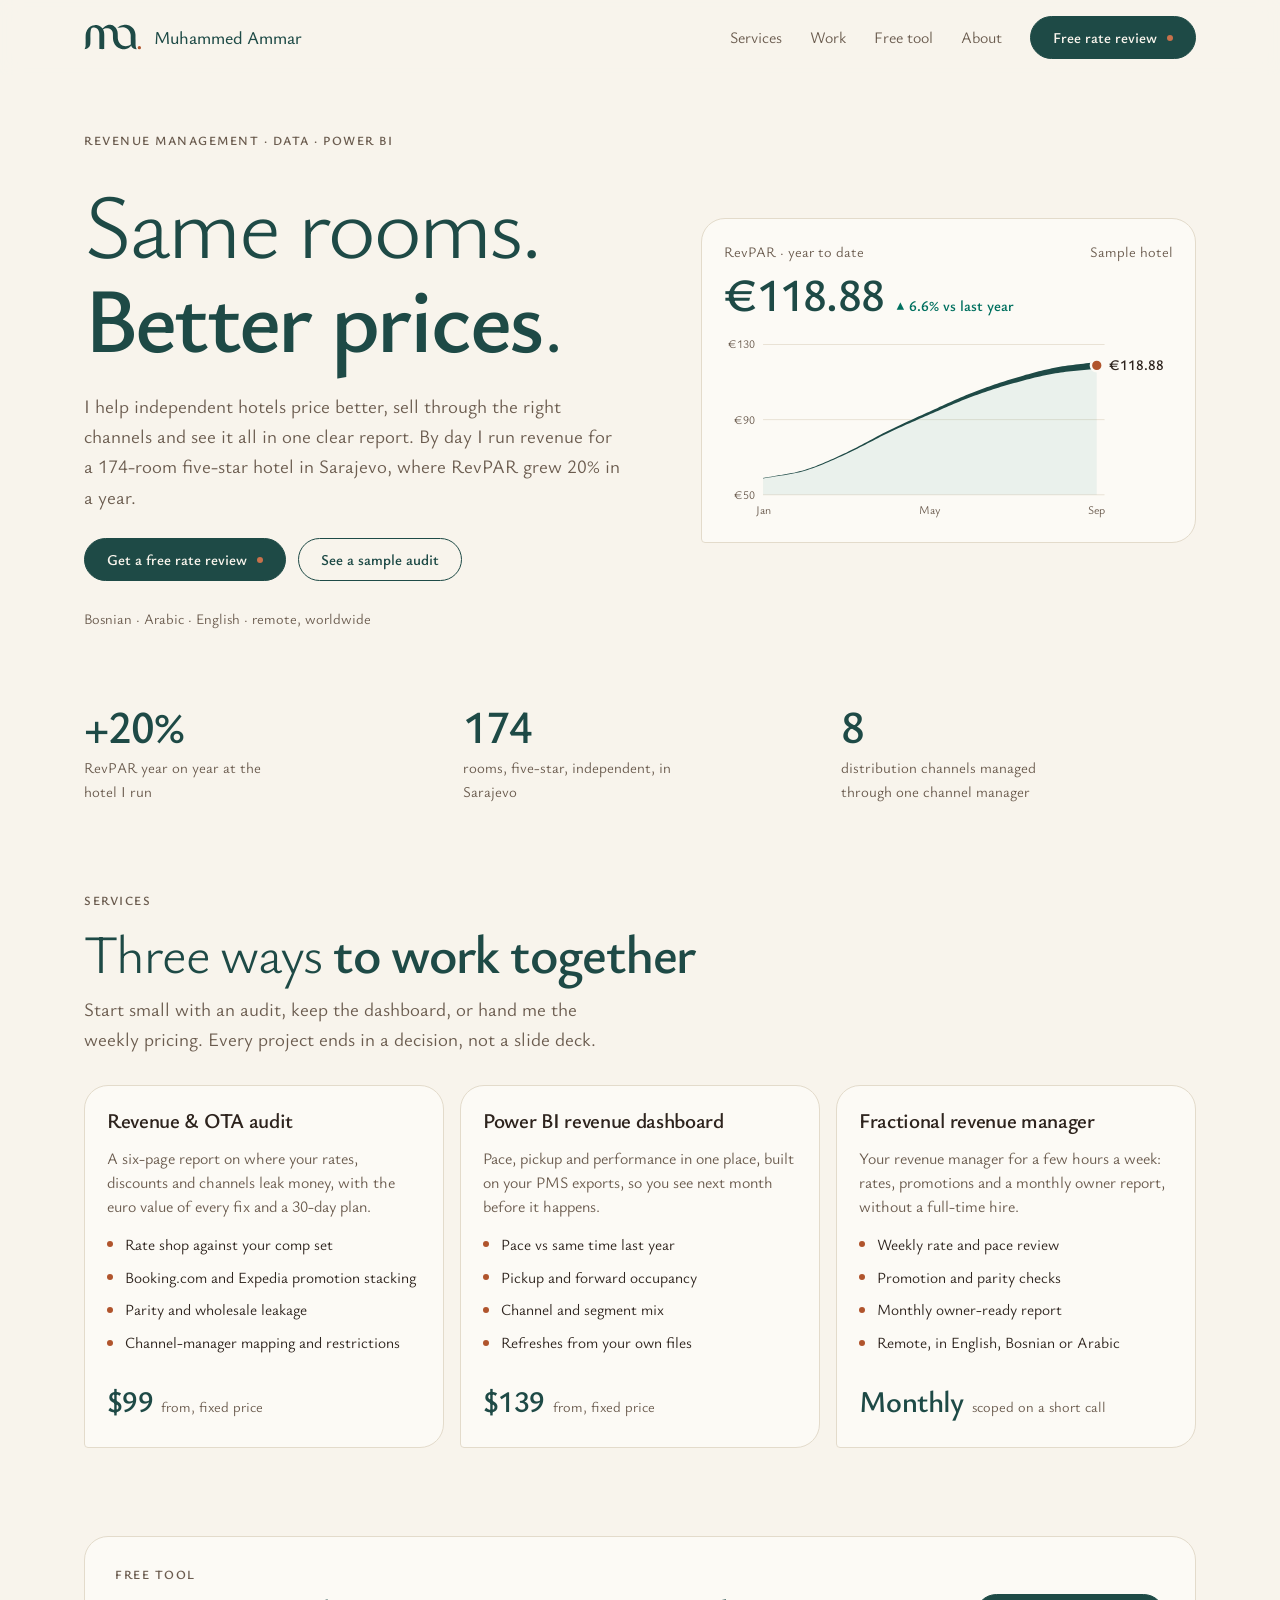
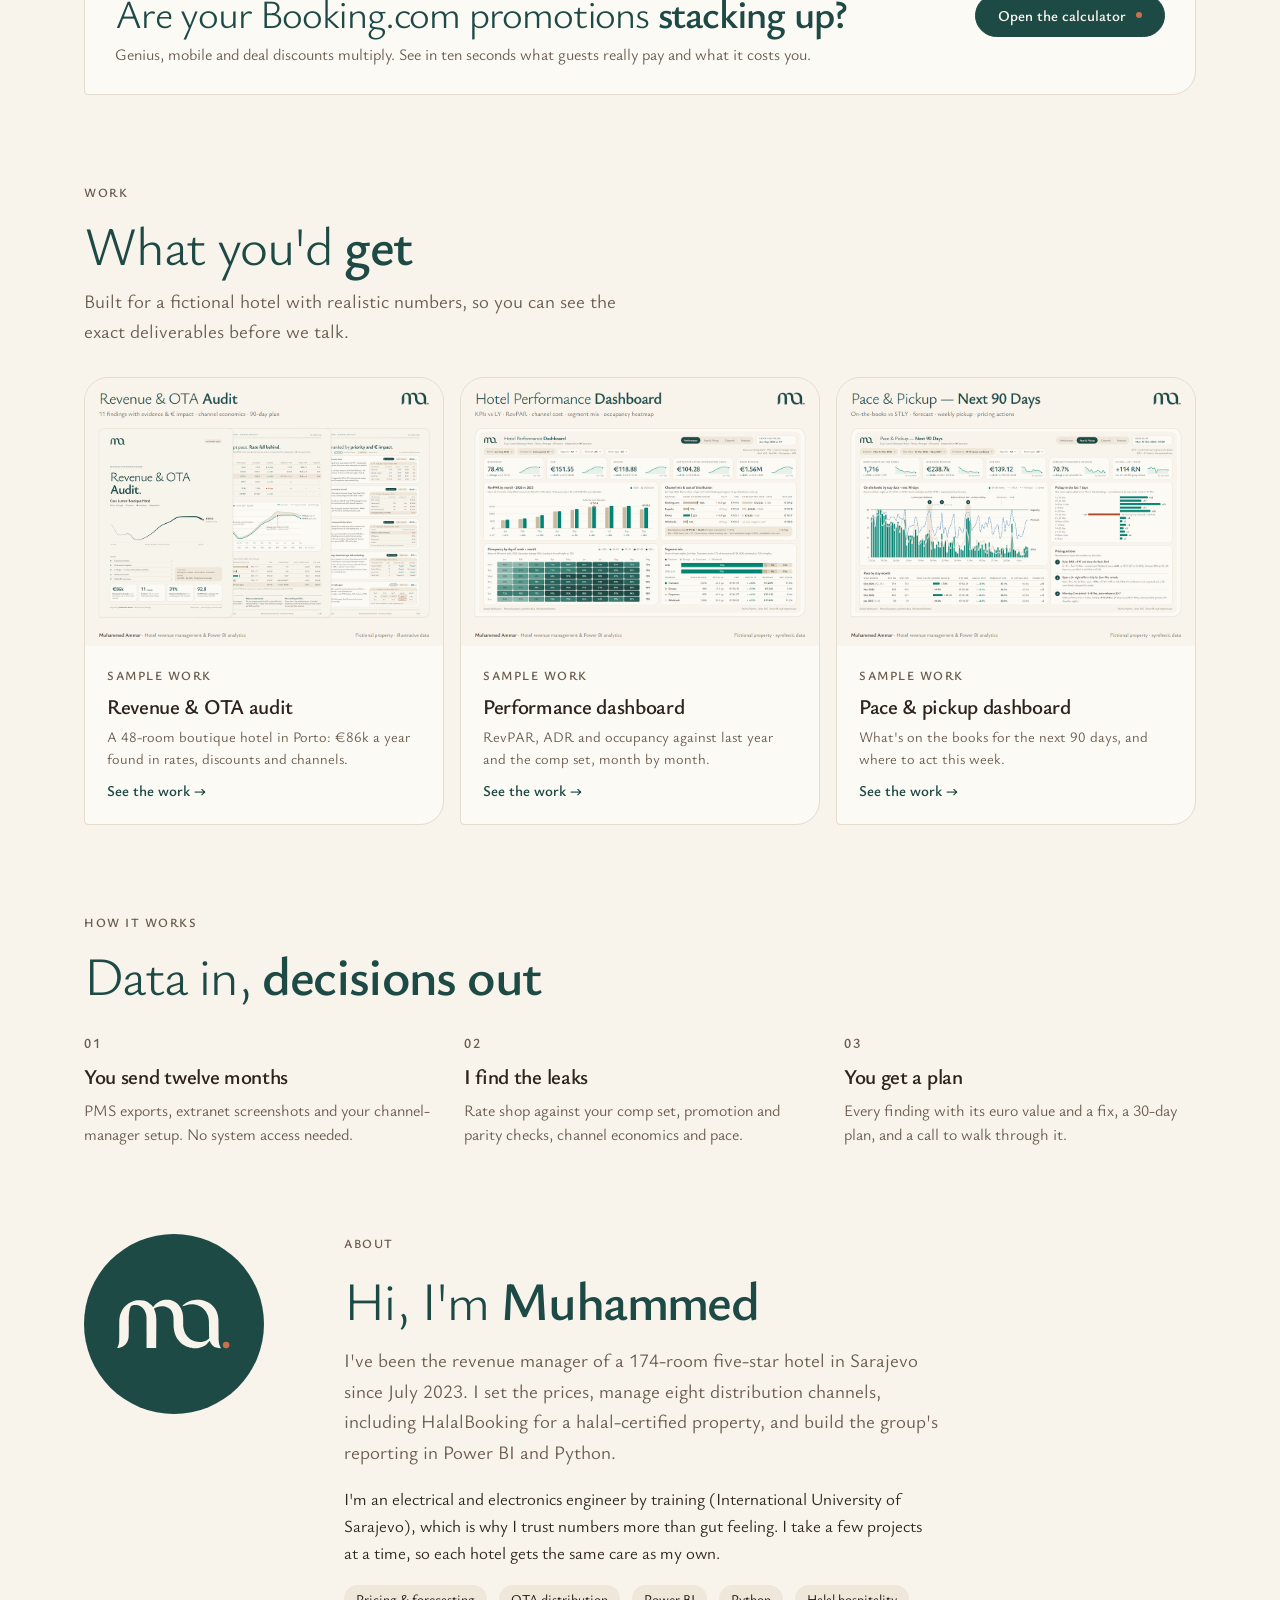
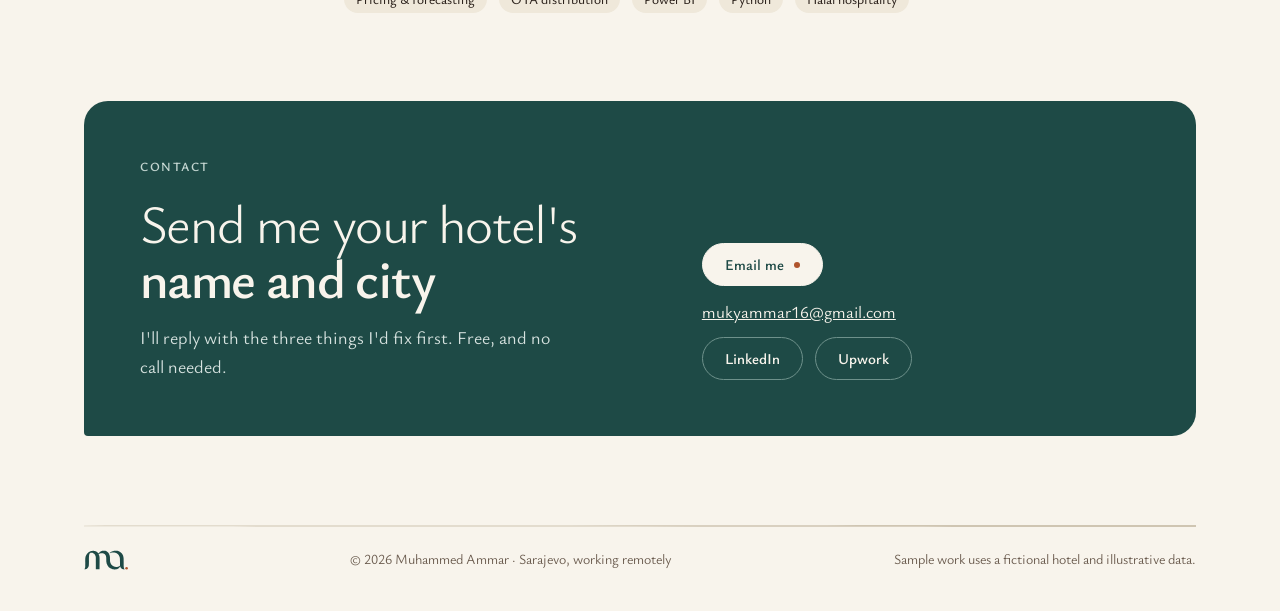
==== commit 3a13d248: "Add free Booking.com discount stack calculator" ====
--- a/index.html
+++ b/index.html
@@ -21,7 +21,7 @@
 <body>
 <header class="top"><div class="wrap">
   <a class="brand" href="index.html" aria-label="Muhammed Ammar, home"><svg viewBox="820 560 2740 1230" role="img" aria-label="ma. mark"><path d="M2671.0,1755.3 C2653.1,1754.5 2607.3,1748.1 2593.5,1744.5 C2590.8,1743.8 2585.3,1742.4 2581.5,1741.5 C2577.7,1740.5 2572.2,1739.2 2569.5,1738.4 C2566.8,1737.6 2560.7,1735.9 2556.0,1734.6 C2396.3,1689.3 2268.3,1563.4 2220.0,1404.0 C2215.3,1388.5 2214.9,1387.1 2210.1,1368.5 C2209.2,1364.8 2207.0,1353.9 2203.5,1336.0 C2200.8,1321.6 2197.8,1301.7 2195.4,1281.5 C2191.3,1247.0 2190.9,1234.8 2190.0,1140.5 C2189.2,1042.0 2188.5,1026.6 2183.5,989.5 C2181.6,975.3 2176.6,952.4 2172.9,940.3 C2171.2,934.9 2169.5,929.1 2169.0,927.5 C2168.6,925.9 2167.2,922.0 2166.0,919.0 C2164.8,916.0 2163.5,912.4 2163.1,911.0 C2142.6,847.1 2077.7,788.1 2007.5,769.7 C2004.2,768.9 1999.7,767.7 1997.5,767.1 C1960.3,757.4 1908.6,756.5 1862.0,764.7 C1835.9,769.3 1830.4,770.4 1817.5,774.0 C1813.1,775.2 1808.2,776.6 1806.5,777.0 C1790.7,781.1 1751.5,796.7 1729.8,807.6 C1721.0,812.0 1720.8,814.1 1728.0,830.1 C1735.4,846.4 1745.6,872.6 1750.1,886.5 C1751.1,889.8 1752.5,894.1 1753.2,896.0 C1753.8,897.9 1754.6,900.9 1755.0,902.5 C1755.4,904.1 1756.8,909.1 1758.0,913.5 C1760.6,922.7 1761.9,928.8 1766.1,949.5 C1774.1,988.9 1777.5,1022.4 1778.9,1073.5 C1780.4,1127.9 1779.4,1747.1 1777.8,1748.1 C1775.6,1749.5 1549.6,1749.2 1548.2,1747.8 C1547.3,1746.9 1547.0,1667.7 1547.0,1397.4 C1547.0,1175.0 1546.6,1042.6 1546.0,1032.8 C1544.8,1013.9 1542.3,988.2 1541.0,981.5 C1540.5,978.8 1539.8,974.2 1539.5,971.5 C1539.2,968.8 1538.3,963.6 1537.5,960.0 C1536.8,956.4 1535.4,949.9 1534.5,945.5 C1532.9,937.9 1532.1,935.0 1528.4,922.0 C1500.9,827.8 1437.0,758.9 1357.5,738.0 C1355.8,737.6 1350.2,736.1 1345.0,734.7 C1306.1,724.5 1257.6,724.4 1221.0,734.4 C1218.0,735.2 1213.7,736.4 1211.5,737.0 C1196.4,741.2 1183.8,748.7 1177.1,757.6 C1166.6,771.4 1150.5,810.7 1145.7,834.0 C1145.4,835.4 1144.5,839.6 1143.6,843.5 C1138.3,866.3 1132.6,903.6 1129.6,934.5 C1127.4,957.2 1125.2,985.2 1124.4,1001.0 C1124.0,1008.4 1123.8,1110.8 1123.9,1228.5 C1124.1,1443.9 1123.9,1456.4 1120.5,1485.5 C1117.2,1512.7 1115.7,1520.2 1107.0,1553.5 C1082.4,1647.1 1001.8,1722.3 902.5,1744.3 C898.6,1745.1 893.2,1746.3 890.5,1746.9 C881.2,1748.9 859.2,1752.0 854.1,1752.0 C847.9,1752.0 847.2,1748.9 851.7,1741.8 C864.8,1720.9 879.5,1681.9 886.5,1649.0 C887.4,1644.9 888.5,1639.7 889.0,1637.4 C890.8,1629.7 893.9,1604.5 895.0,1589.0 C895.6,1580.5 896.3,1572.2 896.6,1570.5 C896.9,1568.8 897.6,1459.7 898.0,1328.0 C898.8,1096.6 899.1,1076.5 902.0,1056.2 C907.5,1017.6 910.5,1000.5 915.6,979.0 C918.2,968.2 918.6,966.8 924.0,949.0 C970.2,796.9 1080.8,682.3 1227.5,634.6 C1233.7,632.5 1242.5,630.1 1260.0,625.4 C1272.7,622.1 1299.7,617.4 1325.0,614.1 C1365.4,608.8 1419.2,610.4 1457.0,618.1 C1462.8,619.2 1469.5,620.6 1472.0,621.0 C1506.1,627.1 1561.9,650.7 1596.0,673.4 C1631.8,697.1 1681.0,744.9 1694.9,769.2 C1697.9,774.4 1703.9,773.2 1708.6,766.8 C1760.5,694.0 1841.2,637.4 1925.0,614.8 C1932.9,612.7 1934.1,612.4 1948.5,609.2 C2001.9,597.3 2063.1,597.3 2116.5,609.2 C2121.4,610.3 2127.3,611.6 2129.5,612.0 C2152.3,616.8 2200.2,637.0 2227.1,653.2 C2307.1,701.4 2370.7,791.1 2397.0,892.5 C2397.4,894.1 2398.9,899.8 2400.3,905.0 C2403.0,915.6 2405.2,926.0 2407.5,939.8 C2408.3,944.8 2409.7,952.9 2410.5,957.8 C2411.9,966.4 2413.9,982.6 2416.2,1005.0 C2416.9,1012.5 2417.6,1051.4 2418.0,1116.5 C2418.7,1218.0 2419.2,1229.9 2423.0,1253.7 C2423.6,1257.4 2424.8,1264.5 2425.6,1269.5 C2427.7,1282.7 2429.9,1293.3 2432.7,1304.0 C2434.1,1309.2 2435.6,1315.3 2436.1,1317.5 C2437.8,1324.8 2444.3,1345.3 2448.0,1355.0 C2449.2,1358.0 2450.5,1361.6 2451.0,1363.0 C2457.0,1381.6 2485.0,1433.6 2499.9,1454.0 C2593.6,1582.6 2755.3,1637.4 2909.5,1592.9 C2913.3,1591.8 2917.8,1590.5 2919.5,1590.1 C2933.4,1586.3 2964.8,1572.2 2981.3,1562.4 C3000.3,1551.0 3025.0,1532.9 3032.4,1525.0 L3037.3,1519.8 L3036.6,1506.1 C3036.2,1498.6 3035.4,1487.3 3034.9,1481.0 C3034.2,1474.0 3033.5,1403.6 3033.0,1301.5 C3032.1,1126.8 3031.9,1119.8 3027.5,1080.6 C3024.5,1053.4 3019.5,1027.3 3013.6,1007.0 C3006.7,983.7 3005.3,979.7 2997.2,960.0 C2971.1,897.0 2942.0,854.8 2894.7,810.9 C2836.5,756.9 2773.4,726.9 2688.7,713.0 C2621.9,702.1 2543.8,710.3 2469.0,736.2 C2462.7,738.3 2453.4,741.5 2448.5,743.2 C2443.6,744.8 2432.3,749.1 2423.4,752.6 C2404.3,760.2 2401.0,760.6 2401.0,755.6 C2401.0,738.7 2469.0,683.6 2523.5,656.2 C2556.1,639.9 2607.1,621.9 2642.0,614.4 C2663.9,609.6 2662.2,610.0 2688.5,606.0 C2744.5,597.6 2819.1,599.8 2873.7,611.5 C2942.2,626.1 2992.8,646.2 3042.0,678.5 C3126.0,733.5 3189.7,812.2 3220.1,898.5 C3221.6,902.9 3223.8,908.9 3224.9,911.8 C3229.5,924.1 3237.1,951.8 3241.3,971.5 C3243.8,982.9 3245.4,991.7 3250.0,1019.0 C3251.3,1026.3 3254.6,1056.3 3256.0,1072.5 C3258.7,1104.6 3259.2,1138.5 3260.0,1337.0 C3260.5,1452.2 3261.1,1548.3 3261.4,1550.5 C3261.7,1552.7 3262.4,1561.9 3263.0,1571.0 C3265.3,1605.1 3269.2,1632.9 3275.0,1657.0 C3278.6,1672.0 3279.2,1673.9 3287.7,1697.4 C3289.8,1703.3 3298.0,1721.0 3301.0,1726.0 C3302.5,1728.5 3306.0,1734.2 3308.8,1738.7 C3312.5,1744.6 3314.0,1748.0 3314.0,1750.5 L3314.0,1754.0 L3301.2,1754.0 C3192.4,1753.9 3113.8,1713.2 3076.1,1637.5 C3069.4,1623.9 3069.1,1623.2 3060.8,1598.8 L3054.7,1581.0 L3050.6,1581.0 L3046.5,1581.0 L3034.0,1597.3 C3015.5,1621.3 2999.9,1638.0 2976.0,1659.6 C2951.9,1681.3 2912.3,1706.1 2876.1,1722.0 C2859.9,1729.1 2824.6,1740.3 2805.0,1744.5 C2788.0,1748.2 2784.0,1748.9 2772.5,1750.5 C2765.9,1751.3 2757.4,1752.5 2753.5,1753.1 C2737.2,1755.4 2698.0,1756.5 2671.0,1755.3 Z" fill="#1E4A46"/><circle cx="3440" cy="1678" r="78" fill="#B0542C"/></svg><span>Muhammed Ammar</span></a>
-  <nav><a href="index.html#services">Services</a><a href="index.html#work">Work</a><a href="index.html#about">About</a><a class="btn" href="index.html#contact">Free rate review</a></nav>
+  <nav><a href="index.html#services">Services</a><a href="index.html#work">Work</a><a href="tools/discount-stack.html">Free tool</a><a href="index.html#about">About</a><a class="btn" href="index.html#contact">Free rate review</a></nav>
 </div></header>
 <main class="wrap">
 
@@ -48,6 +48,13 @@
 <section id="services">
   <div class="head"><span class="t-label">Services</span><h2 class="t-display">Three ways <b>to work together</b></h2><p class="lead">Start small with an audit, keep the dashboard, or hand me the weekly pricing. Every project ends in a decision, not a slide deck.</p></div>
   <div class="grid3"><div class="card svc"><h3 class="t-head">Revenue &amp; OTA audit</h3><p class="cap" style="font-size:16px">A six-page report on where your rates, discounts and channels leak money, with the euro value of every fix and a 30-day plan.</p><ul class="pts" style="font-size:15.5px"><li>Rate shop against your comp set</li><li>Booking.com and Expedia promotion stacking</li><li>Parity and wholesale leakage</li><li>Channel-manager mapping and restrictions</li></ul><div class="price"><b>$99</b><span>from, fixed price</span></div></div><div class="card svc"><h3 class="t-head">Power BI revenue dashboard</h3><p class="cap" style="font-size:16px">Pace, pickup and performance in one place, built on your PMS exports, so you see next month before it happens.</p><ul class="pts" style="font-size:15.5px"><li>Pace vs same time last year</li><li>Pickup and forward occupancy</li><li>Channel and segment mix</li><li>Refreshes from your own files</li></ul><div class="price"><b>$139</b><span>from, fixed price</span></div></div><div class="card svc"><h3 class="t-head">Fractional revenue manager</h3><p class="cap" style="font-size:16px">Your revenue manager for a few hours a week: rates, promotions and a monthly owner report, without a full-time hire.</p><ul class="pts" style="font-size:15.5px"><li>Weekly rate and pace review</li><li>Promotion and parity checks</li><li>Monthly owner-ready report</li><li>Remote, in English, Bosnian or Arabic</li></ul><div class="price"><b>Monthly</b><span>scoped on a short call</span></div></div></div>
+</section>
+
+<section>
+  <a class="card toolband" href="tools/discount-stack.html">
+    <div style="display:grid;gap:8px"><span class="t-label">Free tool</span><h2 class="t-display" style="font-size:clamp(28px,3.6vw,40px)">Are your Booking.com promotions <b>stacking up?</b></h2><p class="cap" style="font-size:16px">Genius, mobile and deal discounts multiply. See in ten seconds what guests really pay and what it costs you.</p></div>
+    <span class="btn">Open the calculator</span>
+  </a>
 </section>
 
 <section id="work" class="work">
--- a/assets/site.css
+++ b/assets/site.css
@@ -165,3 +165,43 @@
 .grid2 .fig img { aspect-ratio: 1 / 1; object-fit: cover; object-position: top center; }
 .fig figcaption { padding: 14px 20px 18px; font-size: 14.5px; color: var(--ink-2); }
 figure { margin: 0; }
+.toolband { display: flex; justify-content: space-between; align-items: center; gap: 24px; text-decoration: none; color: inherit; padding: 28px 30px; flex-wrap: wrap; }
+.toolband:hover { border-color: var(--axis); }
+
+/* ---------- discount stack calculator ---------- */
+.tool { display: grid; grid-template-columns: minmax(0, 1fr) minmax(0, 1.25fr); gap: 20px; align-items: start; margin-top: 8px; }
+@media (max-width: 900px) { .tool { grid-template-columns: 1fr; } }
+.tool .card { gap: 16px; }
+.fields { display: grid; grid-template-columns: 1fr 1fr; gap: 12px 14px; }
+@media (max-width: 420px) { .fields { grid-template-columns: 1fr; } }
+.field { display: grid; gap: 5px; min-width: 0; }
+.field label { font-size: 14px; color: var(--ink-2); }
+.inp { position: relative; display: flex; align-items: center; }
+.inp input { width: 100%; font: 500 17px var(--font); color: var(--ink); background: var(--paper); border: 1px solid var(--line); border-radius: 12px; padding: 10px 12px; font-variant-numeric: lining-nums tabular-nums; }
+.inp input:focus { outline: 2px solid var(--una); outline-offset: 1px; border-color: var(--una); }
+.inp .pre { position: absolute; left: 12px; color: var(--ink-2); pointer-events: none; } .inp .pre + input { padding-left: 28px; }
+.inp .suf { position: absolute; right: 12px; color: var(--ink-2); pointer-events: none; }
+.disc-head { display: flex; justify-content: space-between; align-items: baseline; gap: 10px; }
+.disc { display: grid; gap: 8px; }
+.drow { display: grid; grid-template-columns: 26px minmax(0, 1fr) 96px 30px; gap: 8px; align-items: center; }
+.drow input[type=checkbox] { width: 20px; height: 20px; accent-color: var(--una); margin: 0; }
+.drow .nm input { font-weight: 400; font-size: 16px; }
+.drow.off .nm input, .drow.off .inp input { color: var(--muted); }
+.x { border: 0; background: transparent; color: var(--ink-2); font-size: 20px; cursor: pointer; border-radius: 99px; width: 30px; height: 30px; }
+.x:hover { background: var(--sand); color: var(--ink); }
+.add { border: 1px dashed var(--axis); background: transparent; border-radius: 999px; padding: 9px 16px; font: 600 14.5px var(--font); color: var(--una); cursor: pointer; width: fit-content; }
+.add:hover { background: var(--sand); }
+.res { display: grid; grid-template-columns: repeat(3, minmax(0, 1fr)); gap: 12px; }
+@media (max-width: 560px) { .res { grid-template-columns: 1fr; } }
+.res div { display: grid; gap: 2px; align-content: start; }
+.res span { font-size: 13.5px; color: var(--ink-2); }
+.res b { font-size: 30px; font-weight: 600; letter-spacing: -.02em; color: var(--una); line-height: 1.1; font-variant-numeric: lining-nums; }
+.res em { font-style: normal; font-size: 13.5px; color: var(--ink-2); }
+.verdict { border-left: 3px solid var(--una); padding: 4px 0 4px 14px; font-size: 16.5px; }
+.verdict.leak { border-color: var(--copper); }
+.chart svg { width: 100%; height: auto; display: block; }
+.fine { font-size: 14px; color: var(--ink-2); }
+.how { display: grid; grid-template-columns: repeat(3, minmax(0, 1fr)); gap: 22px; }
+@media (max-width: 900px) { .how { grid-template-columns: 1fr; } }
+.how b { display: block; color: var(--una); font-size: 17px; margin-bottom: 4px; }
+.how p { font-size: 15.5px; color: var(--ink-2); }
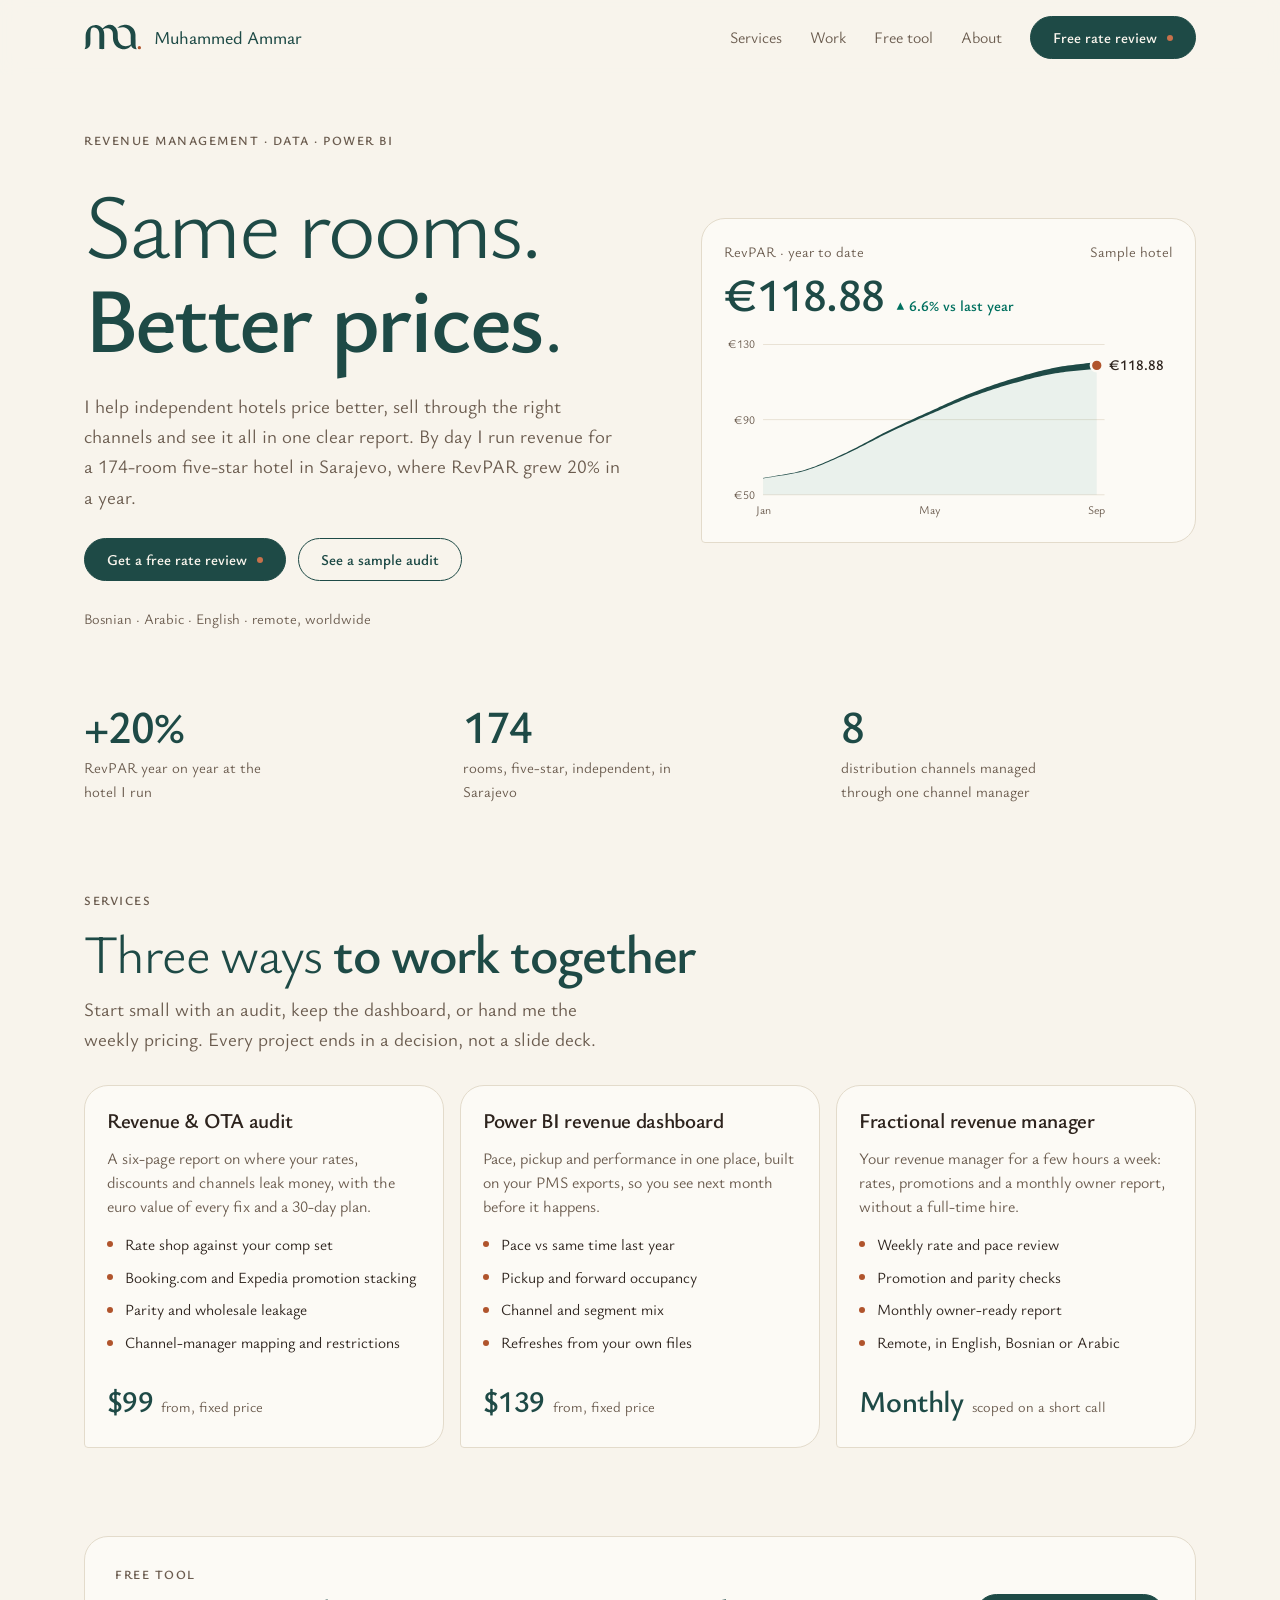
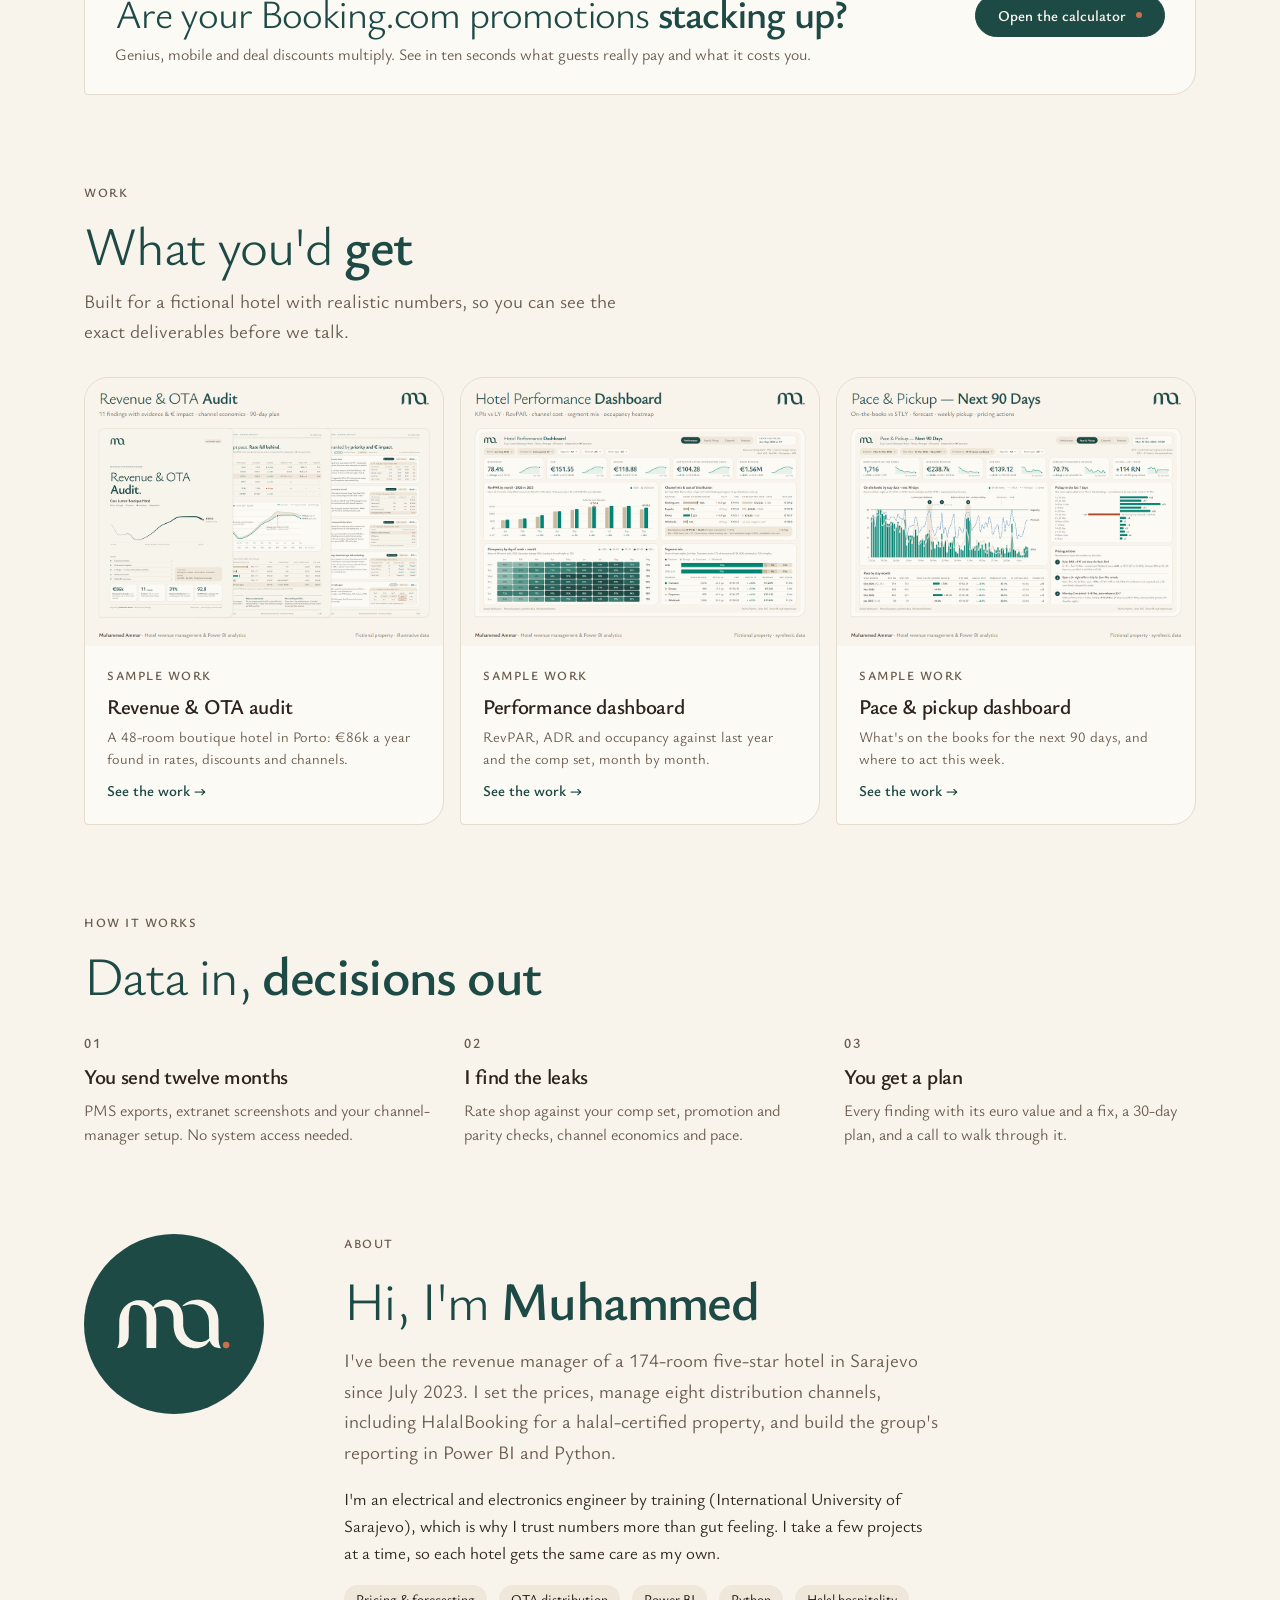
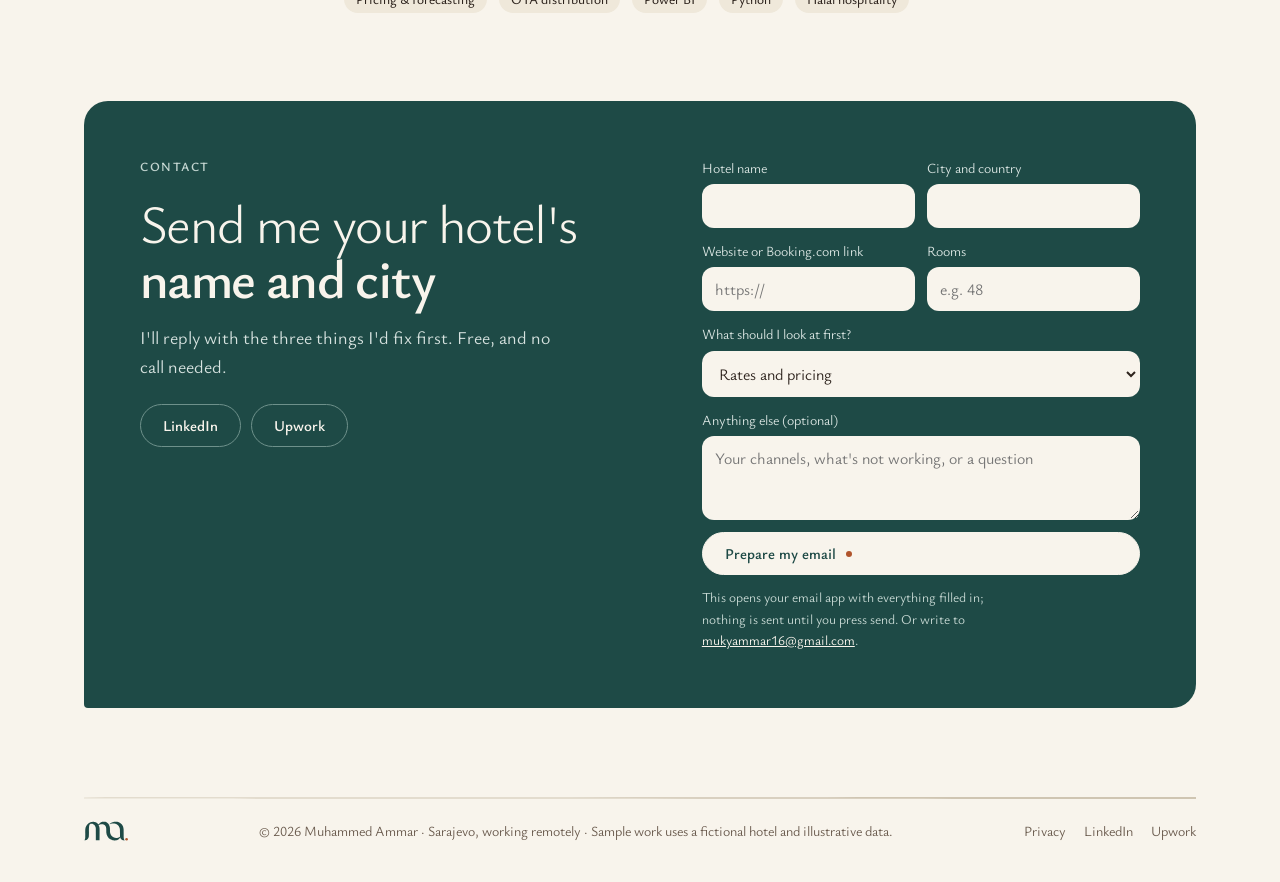
==== commit 195755ea: "Add rate review request form, privacy page, 404 page, structured data, sitemap and robots.txt" ====
--- a/index.html
+++ b/index.html
@@ -12,6 +12,8 @@
 <meta property="og:url" content="https://mukymouse.github.io/">
 <meta property="og:image" content="https://mukymouse.github.io/assets/og.png">
 <meta name="twitter:card" content="summary_large_image">
+<link rel="canonical" href="https://mukymouse.github.io/">
+<script type="application/ld+json">{"@context": "https://schema.org", "@graph": [{"@type": "Person", "@id": "https://mukymouse.github.io/#person", "name": "Muhammed Ammar", "jobTitle": "Hotel Revenue Manager", "url": "https://mukymouse.github.io/", "image": "https://mukymouse.github.io/assets/avatar.png", "sameAs": ["https://www.linkedin.com/in/muhammed-ammar-02a21325a", "https://www.upwork.com/freelancers/~01e1676237b2e55f8d"], "knowsLanguage": ["bs", "ar", "en"], "alumniOf": {"@type": "CollegeOrUniversity", "name": "International University of Sarajevo"}, "address": {"@type": "PostalAddress", "addressLocality": "Sarajevo", "addressCountry": "BA"}, "knowsAbout": ["Hotel revenue management", "Pricing strategy", "OTA distribution", "Microsoft Power BI", "Data analysis"]}, {"@type": "ProfessionalService", "@id": "https://mukymouse.github.io/#service", "name": "Muhammed Ammar · Revenue management & data", "url": "https://mukymouse.github.io/", "image": "https://mukymouse.github.io/assets/og.png", "provider": {"@id": "https://mukymouse.github.io/#person"}, "areaServed": "Worldwide", "address": {"@type": "PostalAddress", "addressLocality": "Sarajevo", "addressCountry": "BA"}, "description": "Revenue management, OTA distribution and Power BI reporting for independent hotels.", "makesOffer": [{"@type": "Offer", "name": "Revenue & OTA audit", "price": "99", "priceCurrency": "USD"}, {"@type": "Offer", "name": "Power BI revenue dashboard", "price": "139", "priceCurrency": "USD"}]}]}</script>
 <link rel="icon" href="assets/favicon.svg" type="image/svg+xml">
 <link rel="icon" href="assets/favicon-32.png" sizes="32x32" type="image/png">
 <link rel="apple-touch-icon" href="assets/apple-touch-icon.png">
@@ -85,13 +87,34 @@
 </section>
 
 <section id="contact">
-  <div class="panel contact">
-    <div style="display:grid;gap:18px"><span class="t-label">Contact</span><h2 class="t-display">Send me your hotel's <b>name and city</b></h2><p>I'll reply with the three things I'd fix first. Free, and no call needed.</p></div>
-    <div class="links"><a class="btn" href="mailto:mukyammar16@gmail.com?subject=Free%20rate%20review">Email me</a><a class="mail" href="mailto:mukyammar16@gmail.com">mukyammar16@gmail.com</a><div class="row"><a class="btn o" href="https://www.linkedin.com/in/muhammed-ammar-02a21325a" rel="noopener" target="_blank">LinkedIn</a><a class="btn o" href="https://www.upwork.com/freelancers/~01e1676237b2e55f8d" rel="noopener" target="_blank">Upwork</a></div></div>
+  <div class="panel contact withform">
+    <div style="display:grid;gap:18px"><span class="t-label">Contact</span><h2 class="t-display">Send me your hotel's <b>name and city</b></h2><p>I'll reply with the three things I'd fix first. Free, and no call needed.</p>
+      <div class="after"><a class="btn o" href="https://www.linkedin.com/in/muhammed-ammar-02a21325a" rel="noopener" target="_blank">LinkedIn</a><a class="btn o" href="https://www.upwork.com/freelancers/~01e1676237b2e55f8d" rel="noopener" target="_blank">Upwork</a></div></div>
+    <form class="rq" id="rq" novalidate>
+  <div class="two"><label>Hotel name<input name="hotel" required autocomplete="organization"></label><label>City and country<input name="city" required></label></div>
+  <div class="two"><label>Website or Booking.com link<input name="link" type="url" placeholder="https://"></label><label>Rooms<input name="rooms" inputmode="numeric" placeholder="e.g. 48"></label></div>
+  <label>What should I look at first?<select name="focus"><option>Rates and pricing</option><option>OTA promotions and parity</option><option>Reports and dashboards</option><option>Not sure, tell me</option></select></label>
+  <label>Anything else (optional)<textarea name="note" placeholder="Your channels, what's not working, or a question"></textarea></label>
+  <button class="btn" type="submit">Prepare my email</button>
+  <p class="small">This opens your email app with everything filled in; nothing is sent until you press send. Or write to <a href="mailto:mukyammar16@gmail.com">mukyammar16@gmail.com</a>.</p>
+</form>
+<script>
+document.getElementById("rq").addEventListener("submit", e => {
+  e.preventDefault();
+  const f = new FormData(e.target), v = k => (f.get(k) || "").toString().trim();
+  if (!v("hotel")) { e.target.hotel.focus(); return; }
+  const subject = "Free rate review: " + v("hotel") + (v("city") ? ", " + v("city") : "");
+  const lines = ["Hi Muhammed,", "", "I'd like a free rate review.", "", "Hotel: " + v("hotel"), "City: " + v("city"),
+    "Link: " + (v("link") || "-"), "Rooms: " + (v("rooms") || "-"), "Look at first: " + v("focus")];
+  if (v("note")) lines.push("", v("note"));
+  lines.push("", "Thanks,");
+  location.href = "mailto:mukyammar16@gmail.com?subject=" + encodeURIComponent(subject) + "&body=" + encodeURIComponent(lines.join("\n"));
+});
+</script>
   </div>
 </section>
 
 </main>
-<footer><div class="wrap"><hr class="rule"><div><svg viewBox="820 560 2740 1230" role="img" aria-label="ma. mark"><path d="M2671.0,1755.3 C2653.1,1754.5 2607.3,1748.1 2593.5,1744.5 C2590.8,1743.8 2585.3,1742.4 2581.5,1741.5 C2577.7,1740.5 2572.2,1739.2 2569.5,1738.4 C2566.8,1737.6 2560.7,1735.9 2556.0,1734.6 C2396.3,1689.3 2268.3,1563.4 2220.0,1404.0 C2215.3,1388.5 2214.9,1387.1 2210.1,1368.5 C2209.2,1364.8 2207.0,1353.9 2203.5,1336.0 C2200.8,1321.6 2197.8,1301.7 2195.4,1281.5 C2191.3,1247.0 2190.9,1234.8 2190.0,1140.5 C2189.2,1042.0 2188.5,1026.6 2183.5,989.5 C2181.6,975.3 2176.6,952.4 2172.9,940.3 C2171.2,934.9 2169.5,929.1 2169.0,927.5 C2168.6,925.9 2167.2,922.0 2166.0,919.0 C2164.8,916.0 2163.5,912.4 2163.1,911.0 C2142.6,847.1 2077.7,788.1 2007.5,769.7 C2004.2,768.9 1999.7,767.7 1997.5,767.1 C1960.3,757.4 1908.6,756.5 1862.0,764.7 C1835.9,769.3 1830.4,770.4 1817.5,774.0 C1813.1,775.2 1808.2,776.6 1806.5,777.0 C1790.7,781.1 1751.5,796.7 1729.8,807.6 C1721.0,812.0 1720.8,814.1 1728.0,830.1 C1735.4,846.4 1745.6,872.6 1750.1,886.5 C1751.1,889.8 1752.5,894.1 1753.2,896.0 C1753.8,897.9 1754.6,900.9 1755.0,902.5 C1755.4,904.1 1756.8,909.1 1758.0,913.5 C1760.6,922.7 1761.9,928.8 1766.1,949.5 C1774.1,988.9 1777.5,1022.4 1778.9,1073.5 C1780.4,1127.9 1779.4,1747.1 1777.8,1748.1 C1775.6,1749.5 1549.6,1749.2 1548.2,1747.8 C1547.3,1746.9 1547.0,1667.7 1547.0,1397.4 C1547.0,1175.0 1546.6,1042.6 1546.0,1032.8 C1544.8,1013.9 1542.3,988.2 1541.0,981.5 C1540.5,978.8 1539.8,974.2 1539.5,971.5 C1539.2,968.8 1538.3,963.6 1537.5,960.0 C1536.8,956.4 1535.4,949.9 1534.5,945.5 C1532.9,937.9 1532.1,935.0 1528.4,922.0 C1500.9,827.8 1437.0,758.9 1357.5,738.0 C1355.8,737.6 1350.2,736.1 1345.0,734.7 C1306.1,724.5 1257.6,724.4 1221.0,734.4 C1218.0,735.2 1213.7,736.4 1211.5,737.0 C1196.4,741.2 1183.8,748.7 1177.1,757.6 C1166.6,771.4 1150.5,810.7 1145.7,834.0 C1145.4,835.4 1144.5,839.6 1143.6,843.5 C1138.3,866.3 1132.6,903.6 1129.6,934.5 C1127.4,957.2 1125.2,985.2 1124.4,1001.0 C1124.0,1008.4 1123.8,1110.8 1123.9,1228.5 C1124.1,1443.9 1123.9,1456.4 1120.5,1485.5 C1117.2,1512.7 1115.7,1520.2 1107.0,1553.5 C1082.4,1647.1 1001.8,1722.3 902.5,1744.3 C898.6,1745.1 893.2,1746.3 890.5,1746.9 C881.2,1748.9 859.2,1752.0 854.1,1752.0 C847.9,1752.0 847.2,1748.9 851.7,1741.8 C864.8,1720.9 879.5,1681.9 886.5,1649.0 C887.4,1644.9 888.5,1639.7 889.0,1637.4 C890.8,1629.7 893.9,1604.5 895.0,1589.0 C895.6,1580.5 896.3,1572.2 896.6,1570.5 C896.9,1568.8 897.6,1459.7 898.0,1328.0 C898.8,1096.6 899.1,1076.5 902.0,1056.2 C907.5,1017.6 910.5,1000.5 915.6,979.0 C918.2,968.2 918.6,966.8 924.0,949.0 C970.2,796.9 1080.8,682.3 1227.5,634.6 C1233.7,632.5 1242.5,630.1 1260.0,625.4 C1272.7,622.1 1299.7,617.4 1325.0,614.1 C1365.4,608.8 1419.2,610.4 1457.0,618.1 C1462.8,619.2 1469.5,620.6 1472.0,621.0 C1506.1,627.1 1561.9,650.7 1596.0,673.4 C1631.8,697.1 1681.0,744.9 1694.9,769.2 C1697.9,774.4 1703.9,773.2 1708.6,766.8 C1760.5,694.0 1841.2,637.4 1925.0,614.8 C1932.9,612.7 1934.1,612.4 1948.5,609.2 C2001.9,597.3 2063.1,597.3 2116.5,609.2 C2121.4,610.3 2127.3,611.6 2129.5,612.0 C2152.3,616.8 2200.2,637.0 2227.1,653.2 C2307.1,701.4 2370.7,791.1 2397.0,892.5 C2397.4,894.1 2398.9,899.8 2400.3,905.0 C2403.0,915.6 2405.2,926.0 2407.5,939.8 C2408.3,944.8 2409.7,952.9 2410.5,957.8 C2411.9,966.4 2413.9,982.6 2416.2,1005.0 C2416.9,1012.5 2417.6,1051.4 2418.0,1116.5 C2418.7,1218.0 2419.2,1229.9 2423.0,1253.7 C2423.6,1257.4 2424.8,1264.5 2425.6,1269.5 C2427.7,1282.7 2429.9,1293.3 2432.7,1304.0 C2434.1,1309.2 2435.6,1315.3 2436.1,1317.5 C2437.8,1324.8 2444.3,1345.3 2448.0,1355.0 C2449.2,1358.0 2450.5,1361.6 2451.0,1363.0 C2457.0,1381.6 2485.0,1433.6 2499.9,1454.0 C2593.6,1582.6 2755.3,1637.4 2909.5,1592.9 C2913.3,1591.8 2917.8,1590.5 2919.5,1590.1 C2933.4,1586.3 2964.8,1572.2 2981.3,1562.4 C3000.3,1551.0 3025.0,1532.9 3032.4,1525.0 L3037.3,1519.8 L3036.6,1506.1 C3036.2,1498.6 3035.4,1487.3 3034.9,1481.0 C3034.2,1474.0 3033.5,1403.6 3033.0,1301.5 C3032.1,1126.8 3031.9,1119.8 3027.5,1080.6 C3024.5,1053.4 3019.5,1027.3 3013.6,1007.0 C3006.7,983.7 3005.3,979.7 2997.2,960.0 C2971.1,897.0 2942.0,854.8 2894.7,810.9 C2836.5,756.9 2773.4,726.9 2688.7,713.0 C2621.9,702.1 2543.8,710.3 2469.0,736.2 C2462.7,738.3 2453.4,741.5 2448.5,743.2 C2443.6,744.8 2432.3,749.1 2423.4,752.6 C2404.3,760.2 2401.0,760.6 2401.0,755.6 C2401.0,738.7 2469.0,683.6 2523.5,656.2 C2556.1,639.9 2607.1,621.9 2642.0,614.4 C2663.9,609.6 2662.2,610.0 2688.5,606.0 C2744.5,597.6 2819.1,599.8 2873.7,611.5 C2942.2,626.1 2992.8,646.2 3042.0,678.5 C3126.0,733.5 3189.7,812.2 3220.1,898.5 C3221.6,902.9 3223.8,908.9 3224.9,911.8 C3229.5,924.1 3237.1,951.8 3241.3,971.5 C3243.8,982.9 3245.4,991.7 3250.0,1019.0 C3251.3,1026.3 3254.6,1056.3 3256.0,1072.5 C3258.7,1104.6 3259.2,1138.5 3260.0,1337.0 C3260.5,1452.2 3261.1,1548.3 3261.4,1550.5 C3261.7,1552.7 3262.4,1561.9 3263.0,1571.0 C3265.3,1605.1 3269.2,1632.9 3275.0,1657.0 C3278.6,1672.0 3279.2,1673.9 3287.7,1697.4 C3289.8,1703.3 3298.0,1721.0 3301.0,1726.0 C3302.5,1728.5 3306.0,1734.2 3308.8,1738.7 C3312.5,1744.6 3314.0,1748.0 3314.0,1750.5 L3314.0,1754.0 L3301.2,1754.0 C3192.4,1753.9 3113.8,1713.2 3076.1,1637.5 C3069.4,1623.9 3069.1,1623.2 3060.8,1598.8 L3054.7,1581.0 L3050.6,1581.0 L3046.5,1581.0 L3034.0,1597.3 C3015.5,1621.3 2999.9,1638.0 2976.0,1659.6 C2951.9,1681.3 2912.3,1706.1 2876.1,1722.0 C2859.9,1729.1 2824.6,1740.3 2805.0,1744.5 C2788.0,1748.2 2784.0,1748.9 2772.5,1750.5 C2765.9,1751.3 2757.4,1752.5 2753.5,1753.1 C2737.2,1755.4 2698.0,1756.5 2671.0,1755.3 Z" fill="#1E4A46"/><circle cx="3440" cy="1678" r="78" fill="#B0542C"/></svg><span>© 2026 Muhammed Ammar · Sarajevo, working remotely</span><span>Sample work uses a fictional hotel and illustrative data.</span></div></div></footer>
+<footer><div class="wrap"><hr class="rule"><div><svg viewBox="820 560 2740 1230" role="img" aria-label="ma. mark"><path d="M2671.0,1755.3 C2653.1,1754.5 2607.3,1748.1 2593.5,1744.5 C2590.8,1743.8 2585.3,1742.4 2581.5,1741.5 C2577.7,1740.5 2572.2,1739.2 2569.5,1738.4 C2566.8,1737.6 2560.7,1735.9 2556.0,1734.6 C2396.3,1689.3 2268.3,1563.4 2220.0,1404.0 C2215.3,1388.5 2214.9,1387.1 2210.1,1368.5 C2209.2,1364.8 2207.0,1353.9 2203.5,1336.0 C2200.8,1321.6 2197.8,1301.7 2195.4,1281.5 C2191.3,1247.0 2190.9,1234.8 2190.0,1140.5 C2189.2,1042.0 2188.5,1026.6 2183.5,989.5 C2181.6,975.3 2176.6,952.4 2172.9,940.3 C2171.2,934.9 2169.5,929.1 2169.0,927.5 C2168.6,925.9 2167.2,922.0 2166.0,919.0 C2164.8,916.0 2163.5,912.4 2163.1,911.0 C2142.6,847.1 2077.7,788.1 2007.5,769.7 C2004.2,768.9 1999.7,767.7 1997.5,767.1 C1960.3,757.4 1908.6,756.5 1862.0,764.7 C1835.9,769.3 1830.4,770.4 1817.5,774.0 C1813.1,775.2 1808.2,776.6 1806.5,777.0 C1790.7,781.1 1751.5,796.7 1729.8,807.6 C1721.0,812.0 1720.8,814.1 1728.0,830.1 C1735.4,846.4 1745.6,872.6 1750.1,886.5 C1751.1,889.8 1752.5,894.1 1753.2,896.0 C1753.8,897.9 1754.6,900.9 1755.0,902.5 C1755.4,904.1 1756.8,909.1 1758.0,913.5 C1760.6,922.7 1761.9,928.8 1766.1,949.5 C1774.1,988.9 1777.5,1022.4 1778.9,1073.5 C1780.4,1127.9 1779.4,1747.1 1777.8,1748.1 C1775.6,1749.5 1549.6,1749.2 1548.2,1747.8 C1547.3,1746.9 1547.0,1667.7 1547.0,1397.4 C1547.0,1175.0 1546.6,1042.6 1546.0,1032.8 C1544.8,1013.9 1542.3,988.2 1541.0,981.5 C1540.5,978.8 1539.8,974.2 1539.5,971.5 C1539.2,968.8 1538.3,963.6 1537.5,960.0 C1536.8,956.4 1535.4,949.9 1534.5,945.5 C1532.9,937.9 1532.1,935.0 1528.4,922.0 C1500.9,827.8 1437.0,758.9 1357.5,738.0 C1355.8,737.6 1350.2,736.1 1345.0,734.7 C1306.1,724.5 1257.6,724.4 1221.0,734.4 C1218.0,735.2 1213.7,736.4 1211.5,737.0 C1196.4,741.2 1183.8,748.7 1177.1,757.6 C1166.6,771.4 1150.5,810.7 1145.7,834.0 C1145.4,835.4 1144.5,839.6 1143.6,843.5 C1138.3,866.3 1132.6,903.6 1129.6,934.5 C1127.4,957.2 1125.2,985.2 1124.4,1001.0 C1124.0,1008.4 1123.8,1110.8 1123.9,1228.5 C1124.1,1443.9 1123.9,1456.4 1120.5,1485.5 C1117.2,1512.7 1115.7,1520.2 1107.0,1553.5 C1082.4,1647.1 1001.8,1722.3 902.5,1744.3 C898.6,1745.1 893.2,1746.3 890.5,1746.9 C881.2,1748.9 859.2,1752.0 854.1,1752.0 C847.9,1752.0 847.2,1748.9 851.7,1741.8 C864.8,1720.9 879.5,1681.9 886.5,1649.0 C887.4,1644.9 888.5,1639.7 889.0,1637.4 C890.8,1629.7 893.9,1604.5 895.0,1589.0 C895.6,1580.5 896.3,1572.2 896.6,1570.5 C896.9,1568.8 897.6,1459.7 898.0,1328.0 C898.8,1096.6 899.1,1076.5 902.0,1056.2 C907.5,1017.6 910.5,1000.5 915.6,979.0 C918.2,968.2 918.6,966.8 924.0,949.0 C970.2,796.9 1080.8,682.3 1227.5,634.6 C1233.7,632.5 1242.5,630.1 1260.0,625.4 C1272.7,622.1 1299.7,617.4 1325.0,614.1 C1365.4,608.8 1419.2,610.4 1457.0,618.1 C1462.8,619.2 1469.5,620.6 1472.0,621.0 C1506.1,627.1 1561.9,650.7 1596.0,673.4 C1631.8,697.1 1681.0,744.9 1694.9,769.2 C1697.9,774.4 1703.9,773.2 1708.6,766.8 C1760.5,694.0 1841.2,637.4 1925.0,614.8 C1932.9,612.7 1934.1,612.4 1948.5,609.2 C2001.9,597.3 2063.1,597.3 2116.5,609.2 C2121.4,610.3 2127.3,611.6 2129.5,612.0 C2152.3,616.8 2200.2,637.0 2227.1,653.2 C2307.1,701.4 2370.7,791.1 2397.0,892.5 C2397.4,894.1 2398.9,899.8 2400.3,905.0 C2403.0,915.6 2405.2,926.0 2407.5,939.8 C2408.3,944.8 2409.7,952.9 2410.5,957.8 C2411.9,966.4 2413.9,982.6 2416.2,1005.0 C2416.9,1012.5 2417.6,1051.4 2418.0,1116.5 C2418.7,1218.0 2419.2,1229.9 2423.0,1253.7 C2423.6,1257.4 2424.8,1264.5 2425.6,1269.5 C2427.7,1282.7 2429.9,1293.3 2432.7,1304.0 C2434.1,1309.2 2435.6,1315.3 2436.1,1317.5 C2437.8,1324.8 2444.3,1345.3 2448.0,1355.0 C2449.2,1358.0 2450.5,1361.6 2451.0,1363.0 C2457.0,1381.6 2485.0,1433.6 2499.9,1454.0 C2593.6,1582.6 2755.3,1637.4 2909.5,1592.9 C2913.3,1591.8 2917.8,1590.5 2919.5,1590.1 C2933.4,1586.3 2964.8,1572.2 2981.3,1562.4 C3000.3,1551.0 3025.0,1532.9 3032.4,1525.0 L3037.3,1519.8 L3036.6,1506.1 C3036.2,1498.6 3035.4,1487.3 3034.9,1481.0 C3034.2,1474.0 3033.5,1403.6 3033.0,1301.5 C3032.1,1126.8 3031.9,1119.8 3027.5,1080.6 C3024.5,1053.4 3019.5,1027.3 3013.6,1007.0 C3006.7,983.7 3005.3,979.7 2997.2,960.0 C2971.1,897.0 2942.0,854.8 2894.7,810.9 C2836.5,756.9 2773.4,726.9 2688.7,713.0 C2621.9,702.1 2543.8,710.3 2469.0,736.2 C2462.7,738.3 2453.4,741.5 2448.5,743.2 C2443.6,744.8 2432.3,749.1 2423.4,752.6 C2404.3,760.2 2401.0,760.6 2401.0,755.6 C2401.0,738.7 2469.0,683.6 2523.5,656.2 C2556.1,639.9 2607.1,621.9 2642.0,614.4 C2663.9,609.6 2662.2,610.0 2688.5,606.0 C2744.5,597.6 2819.1,599.8 2873.7,611.5 C2942.2,626.1 2992.8,646.2 3042.0,678.5 C3126.0,733.5 3189.7,812.2 3220.1,898.5 C3221.6,902.9 3223.8,908.9 3224.9,911.8 C3229.5,924.1 3237.1,951.8 3241.3,971.5 C3243.8,982.9 3245.4,991.7 3250.0,1019.0 C3251.3,1026.3 3254.6,1056.3 3256.0,1072.5 C3258.7,1104.6 3259.2,1138.5 3260.0,1337.0 C3260.5,1452.2 3261.1,1548.3 3261.4,1550.5 C3261.7,1552.7 3262.4,1561.9 3263.0,1571.0 C3265.3,1605.1 3269.2,1632.9 3275.0,1657.0 C3278.6,1672.0 3279.2,1673.9 3287.7,1697.4 C3289.8,1703.3 3298.0,1721.0 3301.0,1726.0 C3302.5,1728.5 3306.0,1734.2 3308.8,1738.7 C3312.5,1744.6 3314.0,1748.0 3314.0,1750.5 L3314.0,1754.0 L3301.2,1754.0 C3192.4,1753.9 3113.8,1713.2 3076.1,1637.5 C3069.4,1623.9 3069.1,1623.2 3060.8,1598.8 L3054.7,1581.0 L3050.6,1581.0 L3046.5,1581.0 L3034.0,1597.3 C3015.5,1621.3 2999.9,1638.0 2976.0,1659.6 C2951.9,1681.3 2912.3,1706.1 2876.1,1722.0 C2859.9,1729.1 2824.6,1740.3 2805.0,1744.5 C2788.0,1748.2 2784.0,1748.9 2772.5,1750.5 C2765.9,1751.3 2757.4,1752.5 2753.5,1753.1 C2737.2,1755.4 2698.0,1756.5 2671.0,1755.3 Z" fill="#1E4A46"/><circle cx="3440" cy="1678" r="78" fill="#B0542C"/></svg><span>© 2026 Muhammed Ammar · Sarajevo, working remotely · Sample work uses a fictional hotel and illustrative data.</span><nav><a href="privacy.html">Privacy</a><a href="https://www.linkedin.com/in/muhammed-ammar-02a21325a" rel="noopener" target="_blank">LinkedIn</a><a href="https://www.upwork.com/freelancers/~01e1676237b2e55f8d" rel="noopener" target="_blank">Upwork</a></nav></div></div></footer>
 </body>
 </html>
--- a/assets/site.css
+++ b/assets/site.css
@@ -205,3 +205,22 @@
 @media (max-width: 900px) { .how { grid-template-columns: 1fr; } }
 .how b { display: block; color: var(--una); font-size: 17px; margin-bottom: 4px; }
 .how p { font-size: 15.5px; color: var(--ink-2); }
+
+/* ---------- rate review request form (inside the Una contact panel) ---------- */
+.rq { display: grid; gap: 12px; width: 100%; }
+.rq .two { display: grid; grid-template-columns: 1fr 1fr; gap: 12px; }
+@media (max-width: 520px) { .rq .two { grid-template-columns: 1fr; } }
+.rq label { display: grid; gap: 5px; font-size: 14px; color: #D6E2DF; }
+.rq input, .rq select, .rq textarea { font: 400 16px var(--font); color: var(--ink); background: var(--paper); border: 1px solid transparent; border-radius: 12px; padding: 10px 12px; width: 100%; }
+.rq textarea { min-height: 84px; resize: vertical; }
+.rq input:focus, .rq select:focus, .rq textarea:focus { outline: 2px solid var(--copper-on-una); outline-offset: 1px; }
+.rq .small { font-size: 13.5px; color: #C4D6D1; }
+.rq .small a { color: var(--paper); }
+.contact.withform { align-items: start; }
+.contact .after { display: flex; gap: 10px; flex-wrap: wrap; margin-top: 6px; }
+footer nav { display: flex; gap: 18px; flex-wrap: wrap; }
+footer nav a { color: var(--ink-2); text-decoration: none; } footer nav a:hover { color: var(--una); }
+.legal { max-width: 70ch; display: grid; gap: 14px; }
+.legal h2 { font-size: 24px; margin-top: 18px; }
+.legal p, .legal li { color: var(--ink); }
+.nf { min-height: 60vh; display: grid; align-content: center; gap: 22px; justify-items: start; }
